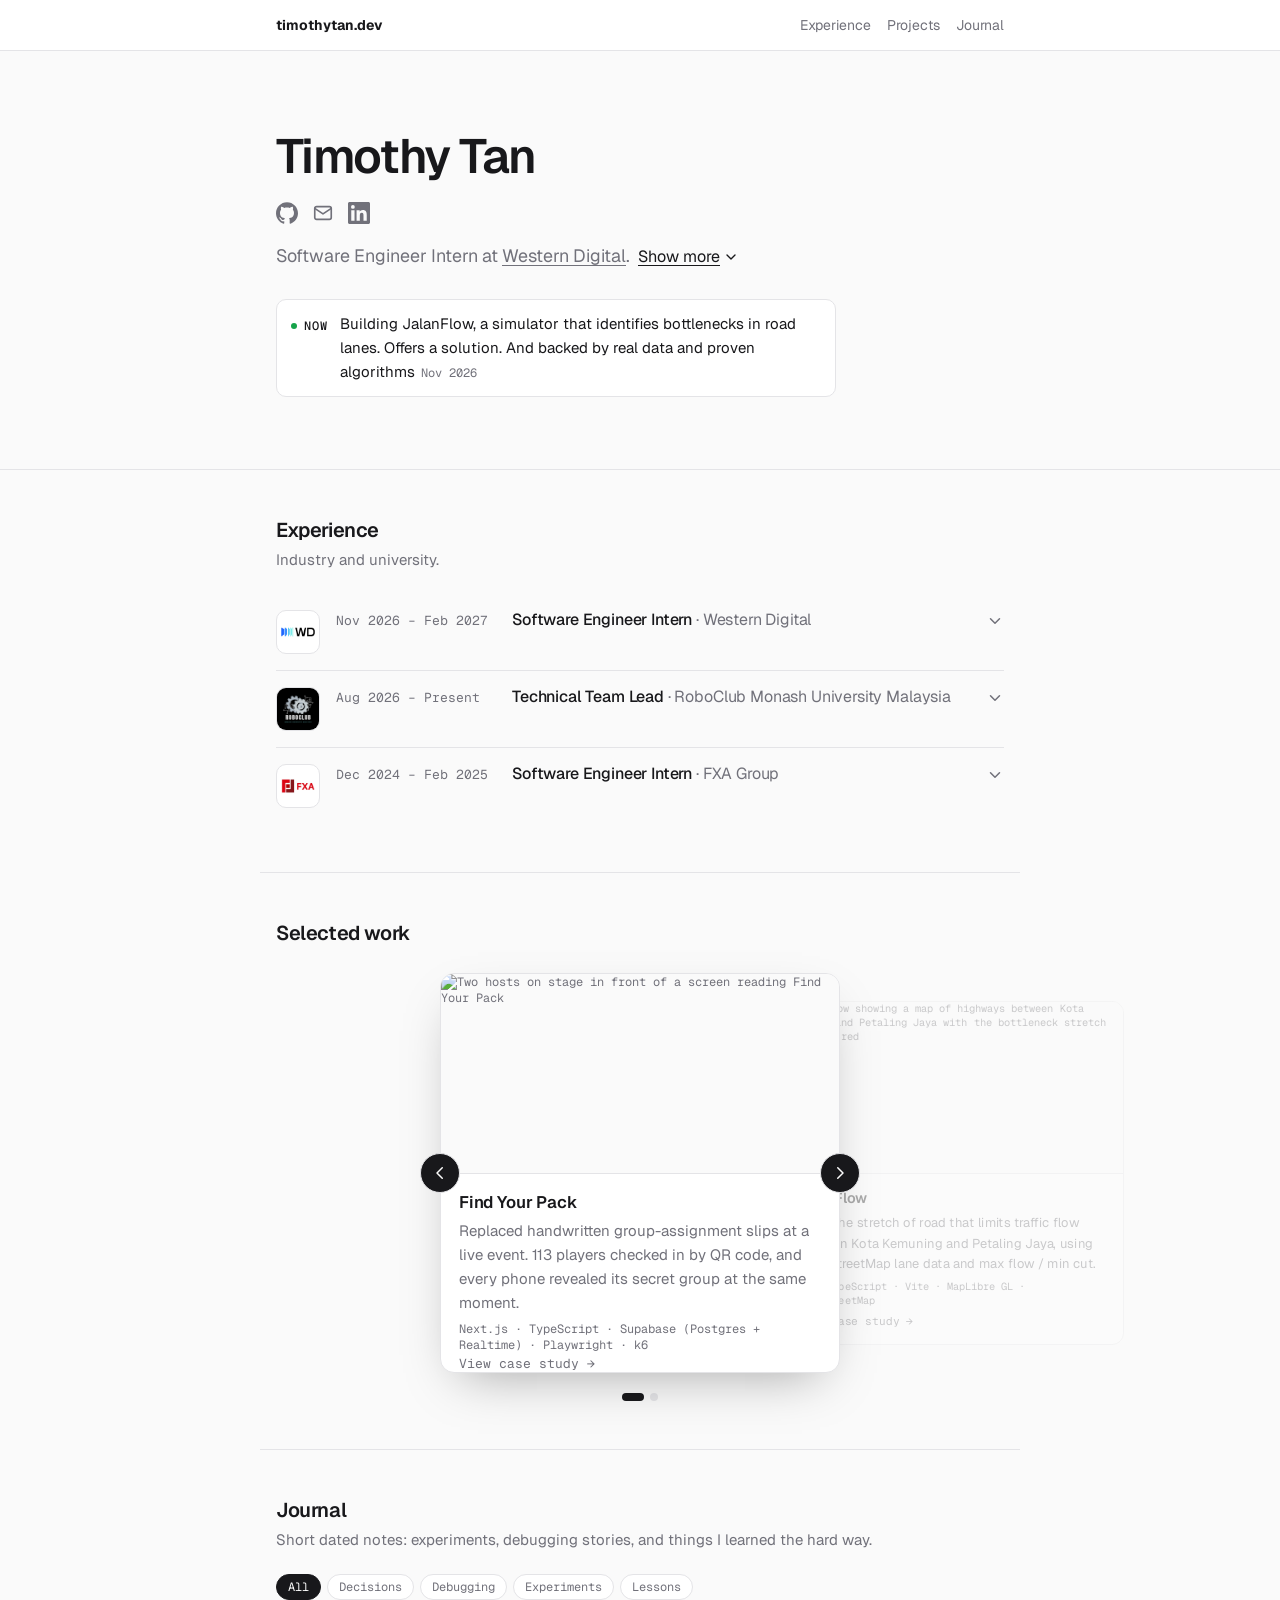
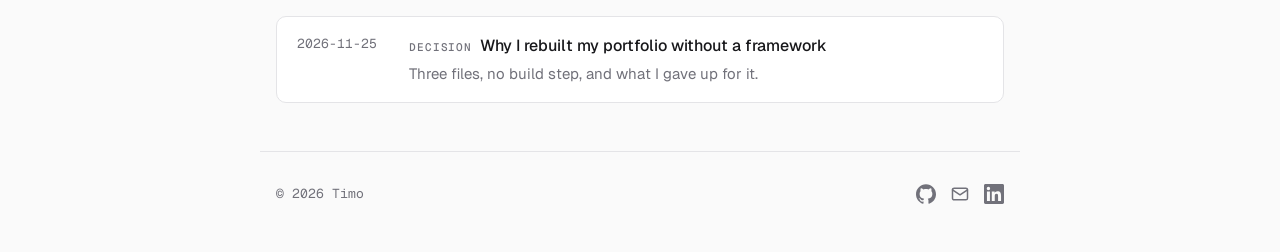
==== index.html @ 188aa737 "Add LinkedIn Logo below my name at the header" ====
<!doctype html>
<html lang="en">
<head>
  <meta charset="utf-8">
  <meta name="viewport" content="width=device-width, initial-scale=1, viewport-fit=cover">
  <title>Timothy Tan · Software Engineer</title>
  <meta name="description" content="Timothy Tan is an IT student at Monash University. Case studies of things I built, and a journal of decisions, experiments and lessons.">
  <meta name="color-scheme" content="light dark">
  <link rel="preconnect" href="https://fonts.googleapis.com">
  <link rel="preconnect" href="https://fonts.gstatic.com" crossorigin>
  <link rel="stylesheet" href="https://fonts.googleapis.com/css2?family=Geist:wght@400;500;600&family=Geist+Mono:wght@400;500;700&display=swap">
  <link rel="stylesheet" href="styles.css">
  <script src="main.js" defer></script>
</head>
<body>
<nav class="top"><div class="wrap">
  <strong>timothytan.dev</strong>
  <ul>
    <li><a href="#experience">Experience</a></li>
    <li><a href="#work">Projects</a></li>
    <li><a href="#journal">Journal</a></li>
  </ul>
</div></nav>

<header class="hero"><div class="wrap">
  <h1>Timothy Tan</h1>
  <div class="social-icons">
    <a href="https://github.com/tlmotan" aria-label="GitHub"><svg class="fill" viewBox="0 0 24 24" aria-hidden="true"><path d="M12 .297c-6.63 0-12 5.373-12 12 0 5.303 3.438 9.8 8.205 11.385.6.113.82-.258.82-.577 0-.285-.01-1.04-.015-2.04-3.338.724-4.042-1.61-4.042-1.61C4.422 18.07 3.633 17.7 3.633 17.7c-1.087-.744.084-.729.084-.729 1.205.084 1.838 1.236 1.838 1.236 1.07 1.835 2.809 1.305 3.495.998.108-.776.417-1.305.76-1.605-2.665-.3-5.466-1.332-5.466-5.93 0-1.31.465-2.38 1.235-3.22-.135-.303-.54-1.523.105-3.176 0 0 1.005-.322 3.3 1.23.96-.267 1.98-.399 3-.405 1.02.006 2.04.138 3 .405 2.28-1.552 3.285-1.23 3.285-1.23.645 1.653.24 2.873.12 3.176.765.84 1.23 1.91 1.23 3.22 0 4.61-2.805 5.625-5.475 5.92.42.36.81 1.096.81 2.22 0 1.606-.015 2.896-.015 3.286 0 .315.21.69.825.57C20.565 22.092 24 17.592 24 12.297c0-6.627-5.373-12-12-12"/></svg></a>
    <a href="mailto:tantimothy44@gmail.com" aria-label="Email"><svg viewBox="0 0 24 24" aria-hidden="true"><rect x="3" y="5" width="18" height="14" rx="2"/><path d="M3 7l9 6 9-6"/></svg></a>
    <a href="https://www.linkedin.com/in/timothyzjtan" aria-label="LinkedIn"><svg class="fill" viewBox="0 0 24 24" aria-hidden="true"><path d="M20.447 20.452h-3.554v-5.569c0-1.328-.027-3.037-1.852-3.037-1.853 0-2.136 1.445-2.136 2.939v5.667H9.351V9h3.414v1.561h.046c.477-.9 1.637-1.85 3.37-1.85 3.601 0 4.267 2.37 4.267 5.455v6.286zM5.337 7.433a2.062 2.062 0 0 1-2.063-2.065 2.064 2.064 0 1 1 2.063 2.065zm1.782 13.019H3.555V9h3.564v11.452zM22.225 0H1.771C.792 0 0 .774 0 1.729v20.542C0 23.227.792 24 1.771 24h20.451C23.2 24 24 23.227 24 22.271V1.729C24 .774 23.2 0 22.222 0h.003z"/></svg></a>
  </div>

  <p class="lede">Software Engineer Intern at <a href="https://www.westerndigital.com/en-ap">Western Digital</a>.<span id="lede-more" hidden> I'm currently studying Bachelor of Computer Science (Advanced Computer Science) at Monash University.</span>
    <button class="lede-toggle" id="lede-toggle" type="button" aria-expanded="false" aria-controls="lede-more"><span id="lede-label">Show more</span><svg viewBox="0 0 24 24" aria-hidden="true"><path d="M6 9l6 6 6-6"/></svg></button></p>
  <!-- <p class="lede">This site is where I write up what I build, the decisions behind it, and the parts that went wrong. </p> -->
  <div class="now"><b>Now</b><span>Building JalanFlow, a simulator that identifies bottlenecks in road lanes. Offers a solution. And backed by real data and proven algorithms<time>Nov 2026</time></span></div>
  <!-- <div class="links">
      <a class="primary" href="#work">Read the case studies</a>
      <a class="gh" href="https://github.com/tlmotan"><svg class="logo" viewBox="0 0 24 24" aria-hidden="true"><path d="M12 .297c-6.63 0-12 5.373-12 12 0 5.303 3.438 9.8 8.205 11.385.6.113.82-.258.82-.577 0-.285-.01-1.04-.015-2.04-3.338.724-4.042-1.61-4.042-1.61C4.422 18.07 3.633 17.7 3.633 17.7c-1.087-.744.084-.729.084-.729 1.205.084 1.838 1.236 1.838 1.236 1.07 1.835 2.809 1.305 3.495.998.108-.776.417-1.305.76-1.605-2.665-.3-5.466-1.332-5.466-5.93 0-1.31.465-2.38 1.235-3.22-.135-.303-.54-1.523.105-3.176 0 0 1.005-.322 3.3 1.23.96-.267 1.98-.399 3-.405 1.02.006 2.04.138 3 .405 2.28-1.552 3.285-1.23 3.285-1.23.645 1.653.24 2.873.12 3.176.765.84 1.23 1.91 1.23 3.22 0 4.61-2.805 5.625-5.475 5.92.42.36.81 1.096.81 2.22 0 1.606-.015 2.896-.015 3.286 0 .315.21.69.825.57C20.565 22.092 24 17.592 24 12.297c0-6.627-5.373-12-12-12"/></svg>GitHub · tlmotan<svg class="ext" viewBox="0 0 24 24" aria-hidden="true"><path d="M7 17L17 7M8 7h9v9"/></svg></a>
      <a class="gh" href="#contact"><svg class="doc" viewBox="0 0 24 24" aria-hidden="true"><path d="M14 3H7a2 2 0 0 0-2 2v14a2 2 0 0 0 2 2h10a2 2 0 0 0 2-2V8z"/><path d="M14 3v5h5M9 13h6M9 17h4"/></svg>Resume (PDF)</a>
    </div> -->
</div></header>


<section id="experience"><div class="wrap">
  <h2>Experience</h2>
  <p class="sub">Industry and university.</p>
  <ul class="xp">
    <li><div class="logo-box"><img src="logos/western-digital.png" alt="Western Digital logo"></div><div class="when">Nov 2026 – Feb 2027</div><div><h3><button class="xp-toggle" type="button" aria-expanded="false"><span>Software Engineer Intern <span class="org">· Western Digital</span></span><svg viewBox="0 0 24 24" aria-hidden="true"><path d="M6 9l6 6 6-6"/></svg></button></h3><div class="xp-detail"><div>
      <p class="where">Petaling Jaya, Malaysia</p>
      <p class="tech">C# · ASP.NET · Docker</p>
    </div></div></div></li>
    <li><div class="logo-box cover"><img src="logos/roboclub.png" alt="RoboClub Monash University Malaysia logo"></div><div class="when">Aug 2026 – Present</div><div><h3><button class="xp-toggle" type="button" aria-expanded="false"><span>Technical Team Lead <span class="org">· RoboClub Monash University Malaysia</span></span><svg viewBox="0 0 24 24" aria-hidden="true"><path d="M6 9l6 6 6-6"/></svg></button></h3><div class="xp-detail"><div>
      <p class="where">Kuala Lumpur, Malaysia · Part-time</p>
      <p class="role"><strong>Technical Team Lead</strong> · Nov 2026 – Present · Remote</p>
      <p>Technical Lead for the 7th Kibo Robot Programming Challenge 2026/2027.</p>
      <ul>
        <li>Leading a team of 5 to engineer the Int-Ball2 robot to navigate the ISS's Kibo module.</li>
      </ul>
      <p class="role"><strong>Technical Team, Software Department</strong> · Aug 2026 – Present · On-site</p>
    </div></div></div></li>
    <li><div class="logo-box"><img src="logos/fxa-group.png" alt="FXA Group logo"></div><div class="when">Dec 2024 – Feb 2025</div><div><h3><button class="xp-toggle" type="button" aria-expanded="false"><span>Software Engineer Intern <span class="org">· FXA Group</span></span><svg viewBox="0 0 24 24" aria-hidden="true"><path d="M6 9l6 6 6-6"/></svg></button></h3><div class="xp-detail"><div>
      <p class="where">Asia Jaya, Malaysia · <a href="https://www.fxa-group.com/" target="_blank" rel="noopener">fxa-group.com</a></p>
      <ul>
        <li>Learned Angular <strong>without prior experience</strong> and engineered a live grading portal using Angular, HTML, CSS and JavaScript.</li>
        <li>Integrated <strong>12+ REST APIs</strong> connecting the backend to the frontend UI to sync live information.</li>
        <li>Architected interactive <strong>Highcharts dashboards</strong> processing complex MySQL queries, tracking real-time FFB quality KPIs.</li>
        <li>Led a team of 3 people to complete the project within <strong>10 weeks</strong>, three weeks before the deadline.</li>
      </ul>
      <p class="tech">Angular · JavaScript · HTML · CSS · REST APIs · MySQL · Highcharts</p>
    </div></div></div></li>
  </ul>
</div></section>

<section id="work"><div class="wrap">
  <h2>Selected work</h2>
  <!-- <p class="sub">Each one is a short case study: the problem, one key decision, what broke, and what I'd change next time.</p> -->
  <div class="carousel" id="carousel" aria-roledescription="carousel" aria-label="Projects" tabindex="0">
    <div class="track">
      <article class="slide" data-i="0" aria-roledescription="slide" aria-label="1 of 2">
        <div class="shot"><img src="images/find-your-pack/stage.jpg" alt="Two hosts on stage in front of a screen reading Find Your Pack" loading="lazy"></div>
        <div class="body">
          <h3>Find Your Pack</h3>
          <p class="one">Replaced handwritten group-assignment slips at a live event. 113 players checked in by QR code, and every phone revealed its secret group at the same moment.</p>
          <div class="stack">Next.js · TypeScript · Supabase (Postgres + Realtime) · Playwright · k6</div>

          <span class="more-hint">View case study →</span>
          <template class="detail">
            <p class="cs-date">Sep 2026</p>
            <ul class="cs-points">
              <li>Ran live with <strong>113 concurrent players</strong> and no failed reveals. Organisers no longer had to write up, hand out or reshuffle paper slips.</li>
              <li>Groups are built from who actually checked in, so no-shows no longer leave groups uneven.</li>
              <li>Players never sign up or share personal data, so there's nothing stopping them from joining, and every player got in within the check-in window.</li>
              <li>Load-tested with <strong>300+ simulated users</strong> (nearly 3x the live crowd), so the same setup works for bigger events.</li>
              <li>Reveals can't leak early: timing and group secrecy are enforced on the server, so nobody can find out their group ahead of time by inspecting the app.</li>
              <li>Found and documented a real-world issue during the live run (players whose phones locked dropped off the host's live count), which now guides the next version.</li>
            </ul>
            <div class="cs-video"><iframe src="https://www.youtube-nocookie.com/embed/LgA9axtQIX4" title="Find Your Pack demo video" loading="lazy" allow="accelerometer; autoplay; clipboard-write; encrypted-media; gyroscope; picture-in-picture; web-share" allowfullscreen></iframe></div>
            <div class="cs-gallery">
              <img src="images/find-your-pack/phone.jpg" alt="An audience member holding up a phone towards the stage screens showing a QR code" loading="lazy">
              <img src="images/find-your-pack/crowd.jpg" alt="Players gathered in their groups at the event" loading="lazy">
            </div>
            <div class="links"><a href="https://find-your-pack.vercel.app" target="_blank" rel="noopener">Live app</a><a href="https://www.youtube.com/watch?v=LgA9axtQIX4" target="_blank" rel="noopener">Demo video</a></div>
          </template>
        </div>
      </article>
      <article class="slide" data-i="1" aria-roledescription="slide" aria-label="2 of 2">
        <div class="shot"><img src="images/jalanflow/result.jpg" alt="JalanFlow showing a map of highways between Kota Kemuning and Petaling Jaya with the bottleneck stretch marked in red" loading="lazy"></div>
        <div class="body">
          <h3>JalanFlow</h3>
          <p class="one">Finds the stretch of road that limits traffic flow between Kota Kemuning and Petaling Jaya, using OpenStreetMap lane data and max flow / min cut.</p>
          <div class="stack">Go · TypeScript · Vite · MapLibre GL · OpenStreetMap</div>

          <span class="more-hint">View case study →</span>
          <template class="detail">
            <p class="cs-date">Nov 2026 · In progress</p>
            <ul class="cs-points">
              <li>Models the highway network as a graph and runs max flow / min cut to find the bottleneck every route has to cross.</li>
              <li>Tests cheap fixes in the model, such as adding one lane at the bottleneck, and shows how much more the network could carry.</li>
              <li>Lists lane drops, the places where more lanes come in than carry on, biggest squeeze first.</li>
              <li>Works from lane counts in OpenStreetMap, not live traffic. Phase 1 covers the KESAS (E5) and LDP (E11) corridors.</li>
            </ul>
            <div class="cs-gallery shots">
              <img src="images/jalanflow/bottleneck.jpg" alt="Detail view of the bottleneck: a 3-lane stretch of E5 Lebuhraya Shah Alam" loading="lazy">
              <img src="images/jalanflow/lane-drops.jpg" alt="List of lane drops ranked by biggest squeeze first, next to the map" loading="lazy">
            </div>
          </template>
        </div>
      </article>
     
     
    </div>
    <button class="nav prev" id="prev" aria-label="Previous project"><svg viewBox="0 0 24 24" aria-hidden="true"><path d="M15 5l-7 7 7 7"/></svg></button>
    <button class="nav next" id="next" aria-label="Next project"><svg viewBox="0 0 24 24" aria-hidden="true"><path d="M9 5l7 7-7 7"/></svg></button>
  </div>
  <div class="dots" id="dots"></div>
</div></section>

<section id="journal"><div class="wrap">
  <h2>Journal</h2>
  <p class="sub">Short dated notes: experiments, debugging stories, and things I learned the hard way.</p>
  <div class="filters" role="group" aria-label="Filter entries">
    <button id="f-all" data-k="all" aria-pressed="true">All</button>
    <button id="f-decision" data-k="decision" aria-pressed="false">Decisions</button>
    <button id="f-debugging" data-k="debugging" aria-pressed="false">Debugging</button>
    <button id="f-experiment" data-k="experiment" aria-pressed="false">Experiments</button>
    <button id="f-lesson" data-k="lesson" aria-pressed="false">Lessons</button>
  </div>
  <ul class="log" id="log">
    <li data-k="decision"><time>2026-11-25</time><div><span class="kind">Decision</span><a href="#">Why I rebuilt my portfolio without a framework</a><p>Three files, no build step, and what I gave up for it.</p></div></li>
  </ul>
  <!-- <p class="more">All entries →</p> -->
</div></section>

<dialog class="cs" id="cs" aria-labelledby="cs-title">
  <button class="x" id="cs-close" aria-label="Close">×</button>
  <div class="shot" id="cs-shot"></div>
  <div class="in"><h3 id="cs-title"></h3><p class="one" id="cs-one"></p><div class="stack" id="cs-stack"></div><div id="cs-body"></div></div>
</dialog>

<footer id="contact"><div class="wrap">
  <span>© 2026 Timo</span>
  <div class="social-icons">
    <a href="https://github.com/tlmotan" aria-label="GitHub"><svg class="fill" viewBox="0 0 24 24" aria-hidden="true"><path d="M12 .297c-6.63 0-12 5.373-12 12 0 5.303 3.438 9.8 8.205 11.385.6.113.82-.258.82-.577 0-.285-.01-1.04-.015-2.04-3.338.724-4.042-1.61-4.042-1.61C4.422 18.07 3.633 17.7 3.633 17.7c-1.087-.744.084-.729.084-.729 1.205.084 1.838 1.236 1.838 1.236 1.07 1.835 2.809 1.305 3.495.998.108-.776.417-1.305.76-1.605-2.665-.3-5.466-1.332-5.466-5.93 0-1.31.465-2.38 1.235-3.22-.135-.303-.54-1.523.105-3.176 0 0 1.005-.322 3.3 1.23.96-.267 1.98-.399 3-.405 1.02.006 2.04.138 3 .405 2.28-1.552 3.285-1.23 3.285-1.23.645 1.653.24 2.873.12 3.176.765.84 1.23 1.91 1.23 3.22 0 4.61-2.805 5.625-5.475 5.92.42.36.81 1.096.81 2.22 0 1.606-.015 2.896-.015 3.286 0 .315.21.69.825.57C20.565 22.092 24 17.592 24 12.297c0-6.627-5.373-12-12-12"/></svg></a>
    <a href="mailto:tantimothy44@gmail.com" aria-label="Email"><svg viewBox="0 0 24 24" aria-hidden="true"><rect x="3" y="5" width="18" height="14" rx="2"/><path d="M3 7l9 6 9-6"/></svg></a>
    <a href="https://www.linkedin.com/in/timothyzjtan" aria-label="LinkedIn"><svg class="fill" viewBox="0 0 24 24" aria-hidden="true"><path d="M20.447 20.452h-3.554v-5.569c0-1.328-.027-3.037-1.852-3.037-1.853 0-2.136 1.445-2.136 2.939v5.667H9.351V9h3.414v1.561h.046c.477-.9 1.637-1.85 3.37-1.85 3.601 0 4.267 2.37 4.267 5.455v6.286zM5.337 7.433a2.062 2.062 0 0 1-2.063-2.065 2.064 2.064 0 1 1 2.063 2.065zm1.782 13.019H3.555V9h3.564v11.452zM22.225 0H1.771C.792 0 0 .774 0 1.729v20.542C0 23.227.792 24 1.771 24h20.451C23.2 24 24 23.227 24 22.271V1.729C24 .774 23.2 0 22.222 0h.003z"/></svg></a>
  </div>
</div></footer>

</body>
</html>
---- styles.css ----
*,
*::before,
*::after {
  box-sizing: border-box;
}
[hidden] {
  display: none !important;
}
/* Layout: same zinc app-style UI as the live site; one reading column, journal sits right after projects */
:root {
  --bg: #fafafa;
  --surface: #ffffff;
  --fg: #18181b;
  --muted: #71717a;
  --line: #e4e4e7;
  --soft: #f4f4f5;
  --ok: #16a34a;
  --warn: #b45309;
  --body: "Geist", system-ui, -apple-system, "Segoe UI", sans-serif;
  --mono: "Geist Mono", ui-monospace, Menlo, monospace;
  --radius: 10px;
}
@media (prefers-color-scheme: dark) {
  :root:not([data-theme="light"]) {
    --bg: #09090b;
    --surface: #111113;
    --fg: #fafafa;
    --muted: #a1a1aa;
    --line: #27272a;
    --soft: #18181b;
    --ok: #4ade80;
    --warn: #fbbf24;
    color-scheme: dark;
  }
}
:root[data-theme="dark"] {
  --bg: #09090b;
  --surface: #111113;
  --fg: #fafafa;
  --muted: #a1a1aa;
  --line: #27272a;
  --soft: #18181b;
  --ok: #4ade80;
  --warn: #fbbf24;
  color-scheme: dark;
}
html {
  scroll-behavior: smooth;
}
body {
  background: var(--bg);
  color: var(--fg);
  font: 16px/1.6 var(--body);
  margin: 0;
}
.wrap {
  max-width: 760px;
  margin: 0 auto;
  padding-left: max(16px, env(safe-area-inset-left, 0px));
  padding-right: max(16px, env(safe-area-inset-right, 0px));
}
a {
  color: inherit;
  text-underline-offset: 3px;
}
a:focus-visible,
button:focus-visible,
summary:focus-visible {
  outline: 2px solid var(--fg);
  outline-offset: 2px;
}
.guess {
  font: 500 11px var(--mono);
  color: var(--muted);
  border: 1px dashed var(--muted);
  border-radius: 4px;
  padding: 1px 6px;
  white-space: nowrap;
  vertical-align: 1px;
}

nav.top {
  border-bottom: 1px solid var(--line);
  background: var(--surface);
}
nav.top .wrap {
  display: flex;
  justify-content: space-between;
  align-items: center;
  padding-block: 14px;
  font-size: 14px;
  gap: 12px;
  flex-wrap: wrap;
}
nav.top ul {
  display: flex;
  gap: 16px;
  list-style: none;
  margin: 0;
  padding: 0;
  flex-wrap: wrap;
}
nav.top a {
  text-decoration: none;
  color: var(--muted);
}
nav.top a:hover {
  color: var(--fg);
}

.hero {
  border-bottom: 1px solid var(--line);
}
.hero .wrap {
  padding-block: 80px 72px;
}
h1 {
  font: 600 clamp(2rem, 5vw, 3rem)/1.08 var(--body);
  letter-spacing: -0.035em;
  margin: 0 0 0.4em;
  text-wrap: balance;
  max-width: 16ch;
}
.lede {
  font-size: 1.12rem;
  color: var(--muted);
  max-width: 52ch;
  margin: 0;
}
.lede-toggle {
  font: inherit;
  font-size: 0.9em;
  color: var(--fg);
  background: none;
  border: 0;
  padding: 0;
  margin-left: 4px;
  cursor: pointer;
  display: inline-flex;
  align-items: center;
  gap: 3px;
}
.lede-toggle span {
  text-decoration: underline;
  text-underline-offset: 3px;
}
.lede-toggle svg {
  width: 16px;
  height: 16px;
  fill: none;
  stroke: currentColor;
  stroke-width: 2;
  stroke-linecap: round;
  stroke-linejoin: round;
  transition: transform 0.45s cubic-bezier(0.34, 1.56, 0.64, 1);
}
.lede-toggle:hover svg {
  transform: translateY(2px);
}
.lede-toggle[aria-expanded="true"] svg {
  transform: rotate(180deg);
}
.lede-toggle[aria-expanded="true"]:hover svg {
  transform: translateY(-2px) rotate(180deg);
}
@media (prefers-reduced-motion: reduce) {
  .lede-toggle svg {
    transition: none;
  }
}
.now {
  display: flex;
  gap: 12px;
  align-items: baseline;
  margin-top: 28px;
  padding: 12px 14px;
  border: 1px solid var(--line);
  border-radius: var(--radius);
  background: var(--surface);
  max-width: 560px;
  font-size: 15px;
}
.now b {
  font: 500 12px var(--mono);
  text-transform: uppercase;
  letter-spacing: 0.08em;
  display: inline-flex;
  align-items: center;
  gap: 7px;
  white-space: nowrap;
}
.now b::before {
  content: "";
  width: 6px;
  height: 6px;
  border-radius: 50%;
  background: var(--ok);
}
.now span {
  min-width: 0;
}
.now time {
  font: 12px var(--mono);
  color: var(--muted);
  margin-left: 6px;
}
.links {
  display: flex;
  gap: 8px;
  flex-wrap: wrap;
  margin-top: 24px;
  font: 500 14px var(--body);
}
.links a {
  border: 1px solid var(--line);
  border-radius: var(--radius);
  padding: 8px 14px;
  text-decoration: none;
  background: var(--surface);
}
.links a.primary {
  background: var(--fg);
  border-color: var(--fg);
  color: var(--bg);
}

section .wrap {
  padding-block: 48px;
}
section + section .wrap {
  border-top: 1px solid var(--line);
}
h2 {
  font: 600 1.25rem/1.2 var(--body);
  letter-spacing: -0.02em;
  margin: 0 0 6px;
}
.sub {
  color: var(--muted);
  margin: 0 0 22px;
  font-size: 15px;
}
h3 {
  font: 600 1.05rem/1.3 var(--body);
  margin: 0;
  letter-spacing: -0.01em;
}

.links a.gh {
  display: inline-flex;
  align-items: center;
  gap: 8px;
}
.links a.gh .doc {
  width: 16px;
  height: 16px;
  fill: none;
  stroke: currentColor;
  stroke-width: 1.8;
  stroke-linecap: round;
  stroke-linejoin: round;
}
.links a.gh .logo {
  width: 16px;
  height: 16px;
  fill: currentColor;
}
.links a.gh .ext {
  width: 14px;
  height: 14px;
  fill: none;
  stroke: var(--muted);
  stroke-width: 2;
  stroke-linecap: round;
  stroke-linejoin: round;
  transition: transform 0.2s;
}
.links a.gh:hover .ext {
  transform: translate(2px, -2px);
  stroke: currentColor;
}
h2 small {
  font: 400 13px var(--mono);
  color: var(--muted);
  margin-left: 10px;
}
.shot {
  border-bottom: 1px solid var(--line);
  background: var(--bg);
  display: grid;
  place-items: center;
  font: 12px var(--mono);
  color: var(--muted);
}
.slide .body .one {
  margin: 0.2em 0 0;
  color: var(--muted);
  font-size: 15px;
}
.stack {
  font: 12px var(--mono);
  color: var(--muted);
  margin-top: 4px;
}
/* Projects carousel: active card centred, neighbours faded behind it */
#work {
  overflow-x: clip;
}
#work h2 {
  margin-bottom: 28px;
}
.carousel {
  position: relative;
  height: 400px;
  outline: none;
  touch-action: pan-y;
}
.carousel:focus-visible {
  outline: 2px solid var(--fg);
  outline-offset: 6px;
  border-radius: var(--radius);
}
.track {
  position: absolute;
  inset: 0;
}
.slide {
  position: absolute;
  top: 0;
  left: 50%;
  width: min(400px, 80%);
  height: 100%;
  margin-left: calc(min(400px, 80%) / -2);
  display: flex;
  flex-direction: column;
  background: var(--surface);
  border: 1px solid var(--line);
  border-radius: 14px;
  overflow: hidden;
  transition:
    transform 0.45s cubic-bezier(0.2, 0.7, 0.2, 1),
    opacity 0.45s,
    filter 0.45s;
  cursor: pointer;
  user-select: none;
}
.slide .shot {
  aspect-ratio: auto;
  flex: 0 0 200px;
  border: 0;
  border-bottom: 1px solid var(--line);
  border-radius: 0;
}
.slide .body {
  padding: 18px;
  display: flex;
  flex-direction: column;
  gap: 2px;
  min-height: 0;
  flex: 1;
}
.slide .body p {
  margin: 0.3em 0;
  color: var(--muted);
}
.slide .links {
  margin-top: auto;
}
.slide[data-pos="0"] {
  transform: none;
  opacity: 1;
  z-index: 3;
  cursor: default;
  box-shadow: 0 20px 50px -20px rgba(0, 0, 0, 0.35);
}
.slide[data-pos="-1"] {
  transform: translateX(-78%) scale(0.86);
  opacity: 0.35;
  z-index: 2;
  filter: saturate(0.4);
}
.slide[data-pos="1"] {
  transform: translateX(78%) scale(0.86);
  opacity: 0.35;
  z-index: 2;
  filter: saturate(0.4);
}
.slide[data-pos="far"] {
  transform: scale(0.7);
  opacity: 0;
  z-index: 1;
  pointer-events: none;
}
.slide:not([data-pos="0"]) .links {
  pointer-events: none;
}
.nav {
  position: absolute;
  top: calc(50% - 20px);
  z-index: 4;
  width: 40px;
  height: 40px;
  border-radius: 50%;
  border: 1px solid var(--line);
  background: var(--fg);
  color: var(--bg);
  display: grid;
  place-items: center;
  cursor: pointer;
  padding: 0;
}
.nav svg {
  width: 18px;
  height: 18px;
  fill: none;
  stroke: currentColor;
  stroke-width: 2;
  stroke-linecap: round;
  stroke-linejoin: round;
}
.nav.prev {
  left: calc(50% - min(200px, 40%) - 20px);
}
.nav.next {
  left: calc(50% + min(200px, 40%) - 20px);
}
.nav:focus-visible {
  outline: 2px solid var(--fg);
  outline-offset: 3px;
}
.dots {
  display: flex;
  justify-content: center;
  gap: 6px;
  margin-top: 20px;
}
.dots button {
  width: 8px;
  height: 8px;
  border-radius: 999px;
  border: 0;
  padding: 0;
  background: var(--line);
  cursor: pointer;
  transition:
    width 0.3s,
    background 0.3s;
}
.dots button[aria-current="true"] {
  width: 22px;
  background: var(--fg);
}
@media (prefers-reduced-motion: reduce) {
  .slide,
  .dots button {
    transition: none;
  }
}

.more-hint {
  margin-top: auto;
  font: 13px var(--mono);
  color: var(--muted);
}
.slide[data-pos="0"]:hover .more-hint {
  color: var(--fg);
}
dialog.cs {
  border: 1px solid var(--line);
  border-radius: 14px;
  background: var(--surface);
  color: var(--fg);
  padding: 0;
  width: min(640px, calc(100vw - 32px));
  max-height: calc(100dvh - 48px);
  overflow: auto;
  box-shadow: 0 30px 80px -20px rgba(0, 0, 0, 0.45);
}
dialog.cs::backdrop {
  background: rgba(9, 9, 11, 0.55);
}
dialog.cs[open] {
  animation: pop 0.22s cubic-bezier(0.2, 0.7, 0.2, 1);
}
@keyframes pop {
  from {
    opacity: 0;
    transform: translateY(8px) scale(0.98);
  }
}
.cs .shot {
  height: 220px;
  border-bottom: 1px solid var(--line);
}
.cs .in {
  padding: 22px 24px 24px;
}
.cs h3 {
  font-size: 1.35rem;
  letter-spacing: -0.02em;
}
.cs .one {
  color: var(--muted);
  margin: 0.3em 0 0;
}
.cs dl {
  margin: 18px 0 0;
  display: grid;
}
.cs dl .f {
  display: grid;
  grid-template-columns: 130px 1fr;
  gap: 16px;
  padding: 12px 0;
  border-top: 1px dashed var(--line);
}
.cs dl .f > * {
  min-width: 0;
}
.cs dt {
  font: 500 11px var(--mono);
  text-transform: uppercase;
  letter-spacing: 0.08em;
  color: var(--muted);
  padding-top: 3px;
}
.cs dd {
  margin: 0;
}
.cs .broke dt {
  color: var(--warn);
}
.shot img {
  display: block;
  width: 100%;
  height: 100%;
  min-height: 0;
  object-fit: cover;
}
.shot:has(img) {
  overflow: hidden;
}
.slide .shot img {
  pointer-events: none;
}
.cs .shot:has(img) {
  height: 280px;
}
.cs-date {
  margin: 14px 0 0;
  font: 12px var(--mono);
  color: var(--muted);
}
.cs-points {
  margin: 12px 0 0;
  padding-left: 18px;
  font-size: 15px;
}
.cs-points li + li {
  margin-top: 8px;
}
.cs-points strong {
  font-weight: 600;
}
.cs-video {
  margin-top: 20px;
  aspect-ratio: 16 / 9;
  border: 1px solid var(--line);
  border-radius: var(--radius);
  overflow: hidden;
  background: #000;
}
.cs-video iframe {
  display: block;
  width: 100%;
  height: 100%;
  border: 0;
}
.cs-gallery {
  margin-top: 12px;
  display: grid;
  grid-template-columns: 1fr 1fr;
  gap: 12px;
}
.cs-gallery img {
  display: block;
  width: 100%;
  aspect-ratio: 3 / 2;
  object-fit: cover;
  border: 1px solid var(--line);
  border-radius: var(--radius);
}
.cs-gallery.shots {
  margin-top: 20px;
}
.cs-gallery.shots img {
  aspect-ratio: 16 / 10;
}
.cs .x {
  position: absolute;
  top: 12px;
  right: 12px;
  width: 34px;
  height: 34px;
  border-radius: 50%;
  border: 1px solid var(--line);
  background: var(--surface);
  color: var(--fg);
  cursor: pointer;
  font: 18px/1 var(--body);
  z-index: 1;
}
@media (max-width: 640px) {
  .cs dl .f {
    grid-template-columns: 1fr;
    gap: 2px;
  }
}
/* Journal */
.filters {
  display: flex;
  gap: 6px;
  flex-wrap: wrap;
  margin: 0 0 16px;
}
.filters button {
  font: 12px var(--mono);
  border: 1px solid var(--line);
  background: var(--surface);
  color: var(--muted);
  border-radius: 999px;
  padding: 4px 11px;
  cursor: pointer;
}
.filters button[aria-pressed="true"] {
  background: var(--fg);
  color: var(--bg);
  border-color: var(--fg);
}
.log {
  list-style: none;
  margin: 0;
  padding: 0 20px;
  border: 1px solid var(--line);
  border-radius: var(--radius);
  background: var(--surface);
}
.log li {
  display: grid;
  grid-template-columns: 96px 1fr;
  gap: 16px;
  padding: 16px 0;
  border-bottom: 1px solid var(--line);
}
.log li:last-child {
  border-bottom: 0;
}
.log li > * {
  min-width: 0;
}
.log time {
  font: 13px var(--mono);
  color: var(--muted);
  font-variant-numeric: tabular-nums;
  padding-top: 2px;
}
.log .kind {
  font: 500 11px var(--mono);
  text-transform: uppercase;
  letter-spacing: 0.08em;
  color: var(--muted);
  margin-right: 8px;
}
.log a {
  font-weight: 500;
  text-decoration: none;
}
.log a:hover {
  text-decoration: underline;
}
.log p {
  margin: 3px 0 0;
  color: var(--muted);
  font-size: 15px;
}
.more {
  font: 13px var(--mono);
  color: var(--muted);
  margin-top: 12px;
}

/* Experience, kept compact */
.xp {
  list-style: none;
  margin: 0;
  padding: 0;
}
.xp > li {
  display: grid;
  grid-template-columns: 44px 160px 1fr;
  gap: 16px;
  padding: 16px 0;
  cursor: pointer;
}
.xp > li + li {
  border-top: 1px solid var(--line);
}
.xp-toggle {
  font: inherit;
  color: inherit;
  letter-spacing: inherit;
  background: none;
  border: 0;
  padding: 0;
  width: 100%;
  text-align: left;
  cursor: pointer;
  display: flex;
  align-items: flex-start;
  justify-content: space-between;
  gap: 12px;
}
.xp-toggle svg {
  flex: none;
  width: 18px;
  height: 18px;
  margin-top: 2px;
  fill: none;
  stroke: var(--muted);
  stroke-width: 2;
  stroke-linecap: round;
  stroke-linejoin: round;
  transition: transform 0.3s ease, stroke 0.2s;
}
.xp > li:hover .xp-toggle svg {
  stroke: var(--fg);
}
.xp > li.open .xp-toggle svg {
  transform: rotate(180deg);
}
.xp-detail {
  display: grid;
  grid-template-rows: 0fr;
  opacity: 0;
  visibility: hidden;
  transition: grid-template-rows 0.3s ease, opacity 0.3s ease, visibility 0.3s;
}
.xp-detail > div {
  overflow: hidden;
  min-height: 0;
}
.xp > li.open .xp-detail {
  grid-template-rows: 1fr;
  opacity: 1;
  visibility: visible;
}
@media (prefers-reduced-motion: reduce) {
  .xp-detail,
  .xp-toggle svg {
    transition: none;
  }
}
.xp .logo-box {
  width: 44px;
  height: 44px;
  border: 1px solid var(--line);
  border-radius: var(--radius);
  background: var(--surface);
  overflow: hidden;
  display: grid;
  place-items: center;
}
.xp .logo-box img {
  width: 100%;
  height: 100%;
  object-fit: contain;
  padding: 4px;
}
.xp .logo-box:has(img) {
  background: #fff;
}
.xp .logo-box.cover img {
  padding: 0;
  object-fit: cover;
}
.xp > li > * {
  min-width: 0;
}
.xp .when {
  font: 13px var(--mono);
  color: var(--muted);
  font-variant-numeric: tabular-nums;
  padding-top: 2px;
}
.xp h3 {
  font-size: 1rem;
  font-weight: 500;
}
.xp .org {
  color: var(--muted);
  font-weight: 400;
}
.xp p {
  margin: 6px 0 0;
  color: var(--muted);
  font-size: 15px;
}
.xp-detail ul {
  margin: 8px 0 0;
  padding-left: 18px;
  color: var(--muted);
  font-size: 15px;
}
.xp-detail ul li + li {
  margin-top: 4px;
}
.xp-detail strong {
  color: var(--fg);
  font-weight: 500;
}
.xp p.role {
  margin-top: 12px;
}
.xp p.tech {
  margin-top: 10px;
  font: 12px var(--mono);
}

footer .wrap {
  padding-block: 32px 48px;
  border-top: 1px solid var(--line);
  font: 13px var(--mono);
  color: var(--muted);
  display: flex;
  justify-content: space-between;
  align-items: center;
  flex-wrap: wrap;
  gap: 12px;
}
footer .social-icons {
  margin: 0;
}
footer .social-icons svg {
  width: 20px;
  height: 20px;
}

@media (max-width: 640px) {
  .hero .wrap {
    padding-block: 56px 48px;
  }
  .log li,
  .xp > li {
    grid-template-columns: 1fr;
    gap: 4px;
  }
  .xp > li {
    grid-template-columns: 44px 1fr;
    column-gap: 14px;
  }
  .xp .logo-box {
    grid-row: 1 / span 2;
  }
  .now {
    flex-direction: column;
    gap: 4px;
  }
}
@media (prefers-reduced-motion: reduce) {
  html {
    scroll-behavior: auto;
  }
}

.social-icons {
  display: flex;
  gap: 14px;
  margin: 0 0 18px;
}
.social-icons a {
  display: inline-flex;
  color: var(--muted);
  transition: color 0.2s ease;
}
.social-icons a:hover {
  color: var(--fg);
}
.social-icons svg {
  width: 22px;
  height: 22px;
  fill: none;
  stroke: currentColor;
  stroke-width: 1.8;
  stroke-linecap: round;
  stroke-linejoin: round;
}
.social-icons svg.fill {
  fill: currentColor;
  stroke: none;
}
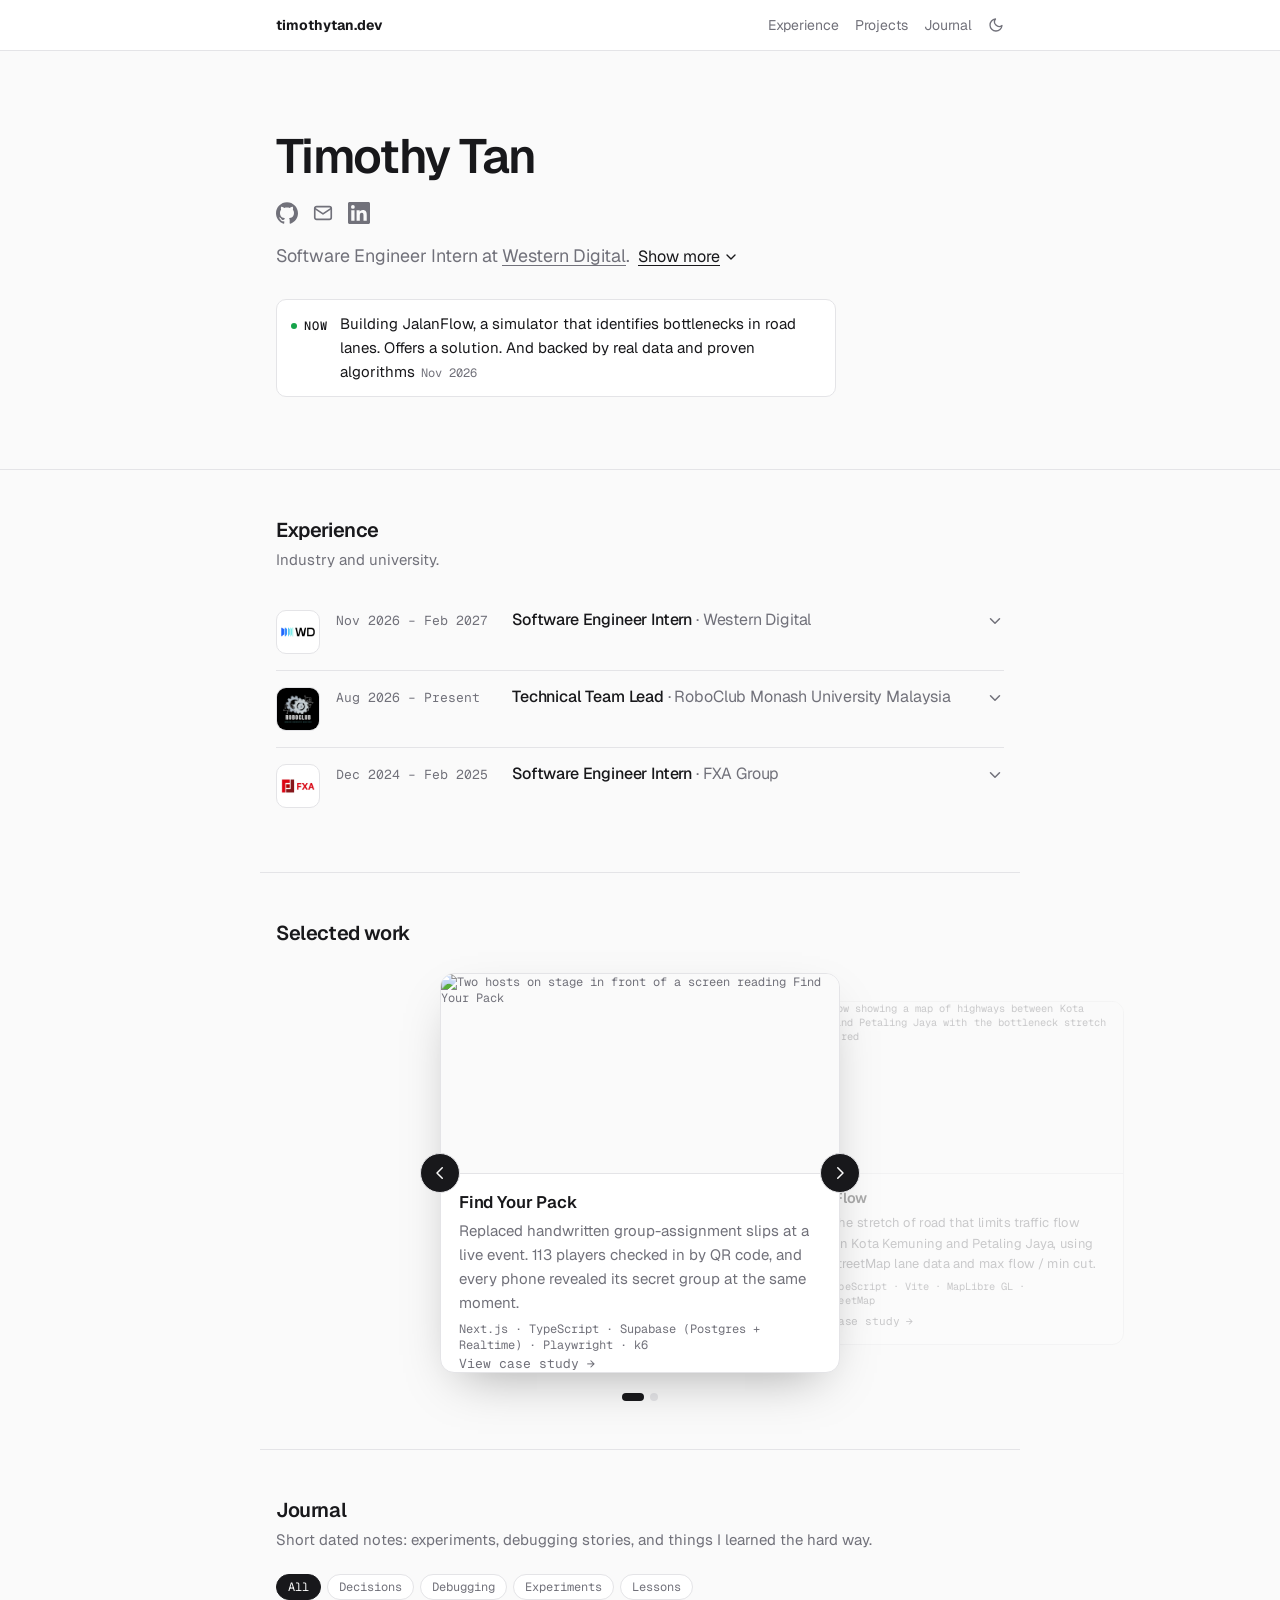
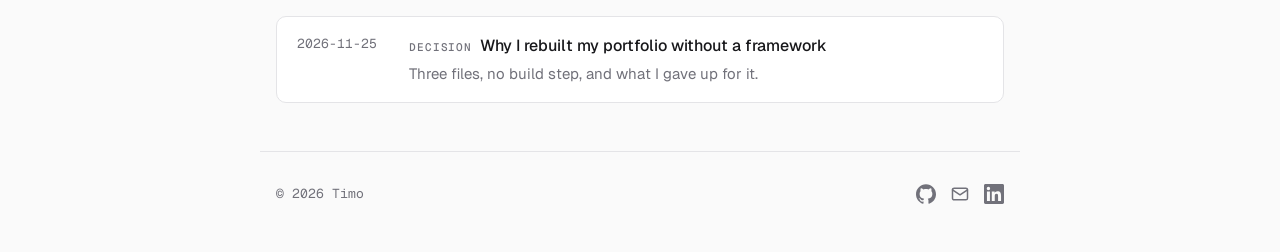
==== commit ecfd2508: "added toggle at top right corner of screen to allow users to switch between light and dark mode" ====
--- a/index.html
+++ b/index.html
@@ -10,6 +10,7 @@
   <link rel="preconnect" href="https://fonts.gstatic.com" crossorigin>
   <link rel="stylesheet" href="https://fonts.googleapis.com/css2?family=Geist:wght@400;500;600&family=Geist+Mono:wght@400;500;700&display=swap">
   <link rel="stylesheet" href="styles.css">
+  <script>try{var t=localStorage.getItem('theme');if(t==='light'||t==='dark')document.documentElement.dataset.theme=t}catch(e){}</script>
   <script src="main.js" defer></script>
 </head>
 <body>
@@ -19,6 +20,7 @@
     <li><a href="#experience">Experience</a></li>
     <li><a href="#work">Projects</a></li>
     <li><a href="#journal">Journal</a></li>
+    <li><button class="theme-toggle" id="theme-toggle" type="button" aria-label="Switch to dark mode"><svg class="sun" viewBox="0 0 24 24" aria-hidden="true"><circle cx="12" cy="12" r="4"/><path d="M12 2v2M12 20v2M4.93 4.93l1.41 1.41M17.66 17.66l1.41 1.41M2 12h2M20 12h2M4.93 19.07l1.41-1.41M17.66 6.34l1.41-1.41"/></svg><svg class="moon" viewBox="0 0 24 24" aria-hidden="true"><path d="M21 12.79A9 9 0 1 1 11.21 3 7 7 0 0 0 21 12.79z"/></svg></button></li>
   </ul>
 </div></nav>
 
--- a/styles.css
+++ b/styles.css
@@ -107,6 +107,49 @@
 nav.top a:hover {
   color: var(--fg);
 }
+nav.top li {
+  display: flex;
+  align-items: center;
+}
+.theme-toggle {
+  background: none;
+  border: 0;
+  padding: 0;
+  color: var(--muted);
+  cursor: pointer;
+  display: inline-flex;
+  line-height: 0;
+}
+.theme-toggle:hover {
+  color: var(--fg);
+}
+.theme-toggle svg {
+  width: 16px;
+  height: 16px;
+  fill: none;
+  stroke: currentColor;
+  stroke-width: 2;
+  stroke-linecap: round;
+  stroke-linejoin: round;
+}
+/* Show the icon for the theme you'd switch to */
+.theme-toggle .sun {
+  display: none;
+}
+:root[data-theme="dark"] .theme-toggle .sun {
+  display: block;
+}
+:root[data-theme="dark"] .theme-toggle .moon {
+  display: none;
+}
+@media (prefers-color-scheme: dark) {
+  :root:not([data-theme="light"]) .theme-toggle .sun {
+    display: block;
+  }
+  :root:not([data-theme="light"]) .theme-toggle .moon {
+    display: none;
+  }
+}
 
 .hero {
   border-bottom: 1px solid var(--line);
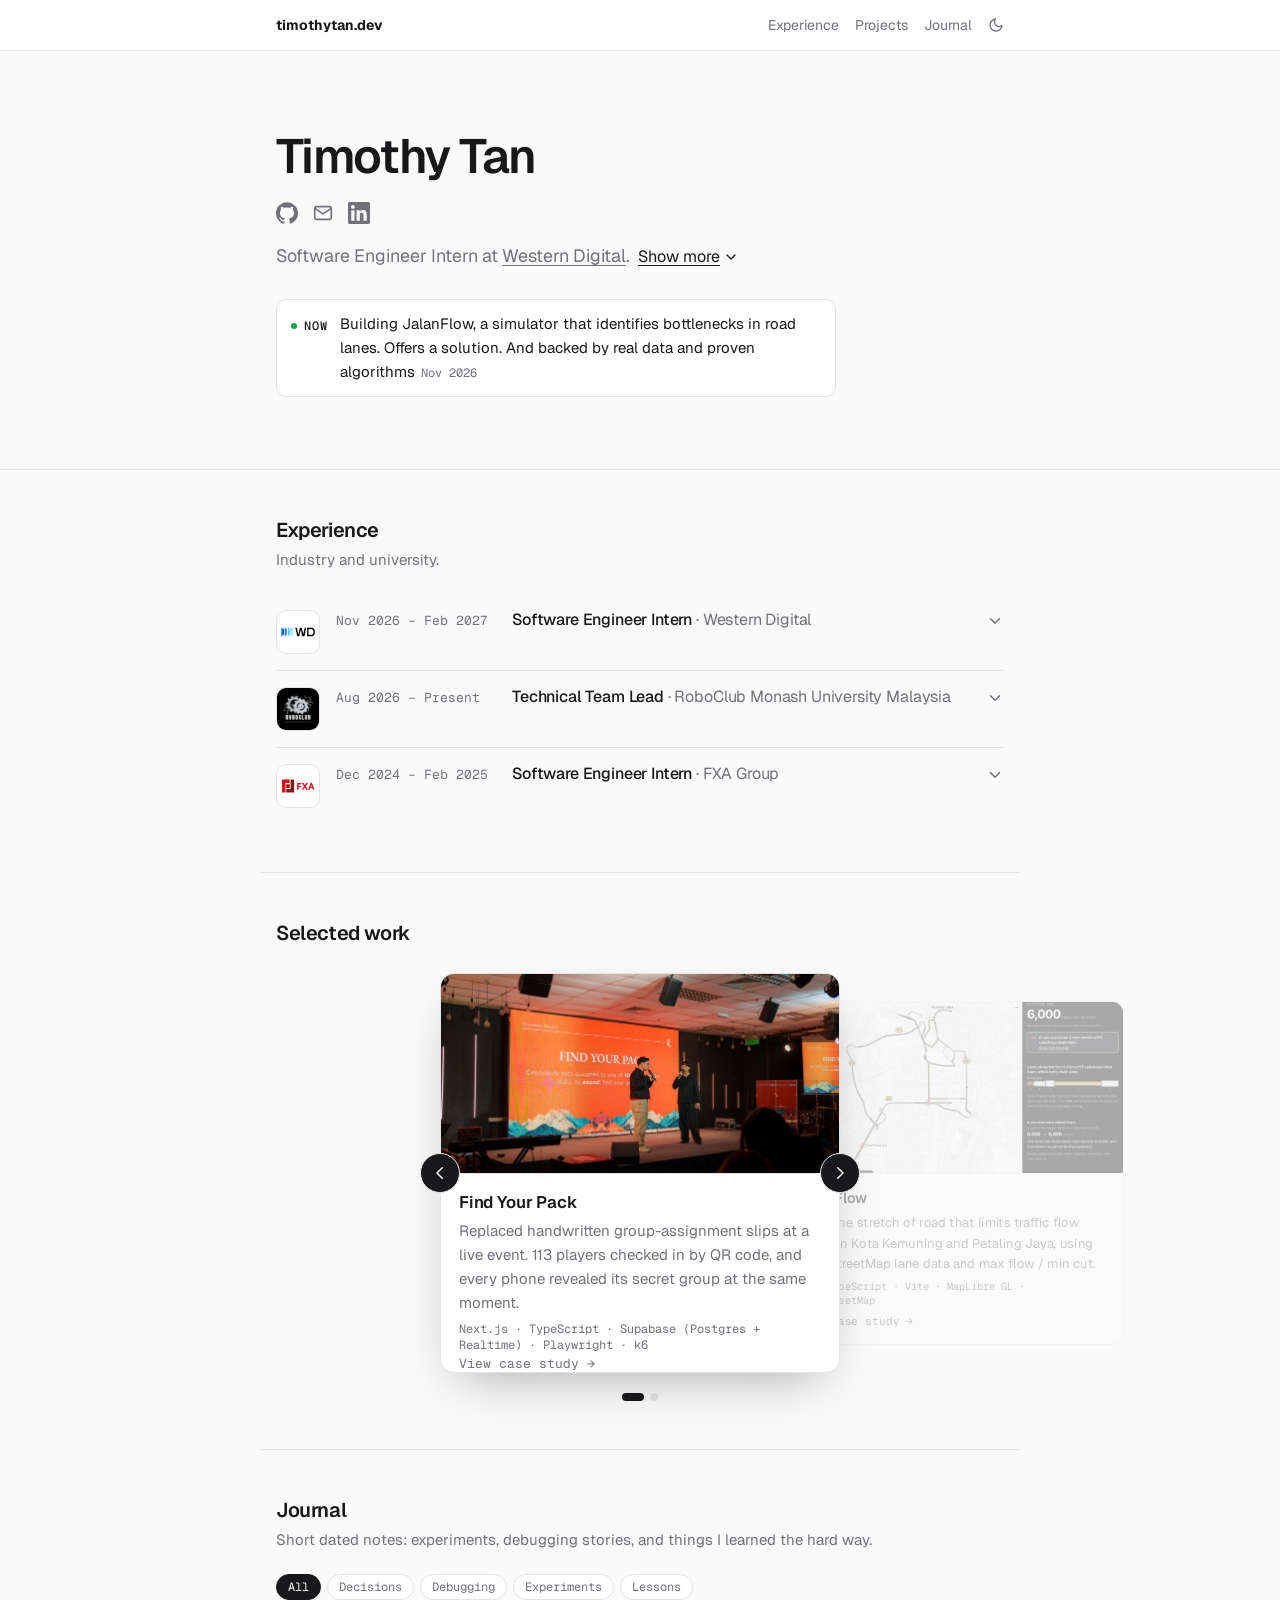
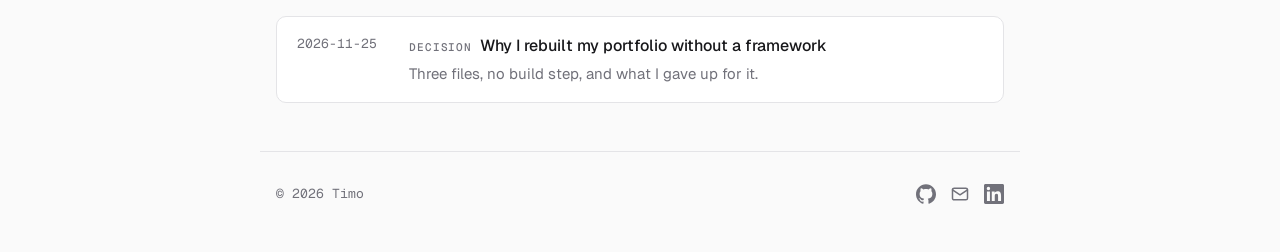
==== commit 00403df5: "Add photo zoom functionality with dialog and styling" ====
--- a/index.html
+++ b/index.html
@@ -160,6 +160,10 @@
   <div class="in"><h3 id="cs-title"></h3><p class="one" id="cs-one"></p><div class="stack" id="cs-stack"></div><div id="cs-body"></div></div>
 </dialog>
 
+<dialog class="zoom" id="zoom" aria-label="Enlarged photo">
+  <img id="zoom-img" alt="">
+</dialog>
+
 <footer id="contact"><div class="wrap">
   <span>© 2026 Timo</span>
   <div class="social-icons">
--- a/styles.css
+++ b/styles.css
@@ -639,6 +639,48 @@
 .cs-gallery.shots img {
   aspect-ratio: 16 / 10;
 }
+.cs .shot img,
+.cs-gallery img {
+  cursor: zoom-in;
+}
+.cs .shot img:focus-visible,
+.cs-gallery img:focus-visible {
+  outline: 2px solid var(--fg);
+  outline-offset: -2px;
+}
+dialog.zoom {
+  border: 0;
+  padding: 0;
+  background: none;
+  max-width: none;
+  max-height: none;
+  overflow: visible;
+  cursor: zoom-out;
+}
+dialog.zoom::backdrop {
+  background: rgba(9, 9, 11, 0.85);
+}
+dialog.zoom img {
+  display: block;
+  max-width: calc(100vw - 32px);
+  max-height: calc(100dvh - 32px);
+  border-radius: var(--radius);
+  box-shadow: 0 30px 80px -20px rgba(0, 0, 0, 0.6);
+}
+dialog.zoom[open] {
+  animation: zoom-in 0.25s cubic-bezier(0.2, 0.7, 0.2, 1);
+}
+@keyframes zoom-in {
+  from {
+    opacity: 0;
+    transform: scale(0.85);
+  }
+}
+@media (prefers-reduced-motion: reduce) {
+  dialog.zoom[open] {
+    animation: none;
+  }
+}
 .cs .x {
   position: absolute;
   top: 12px;
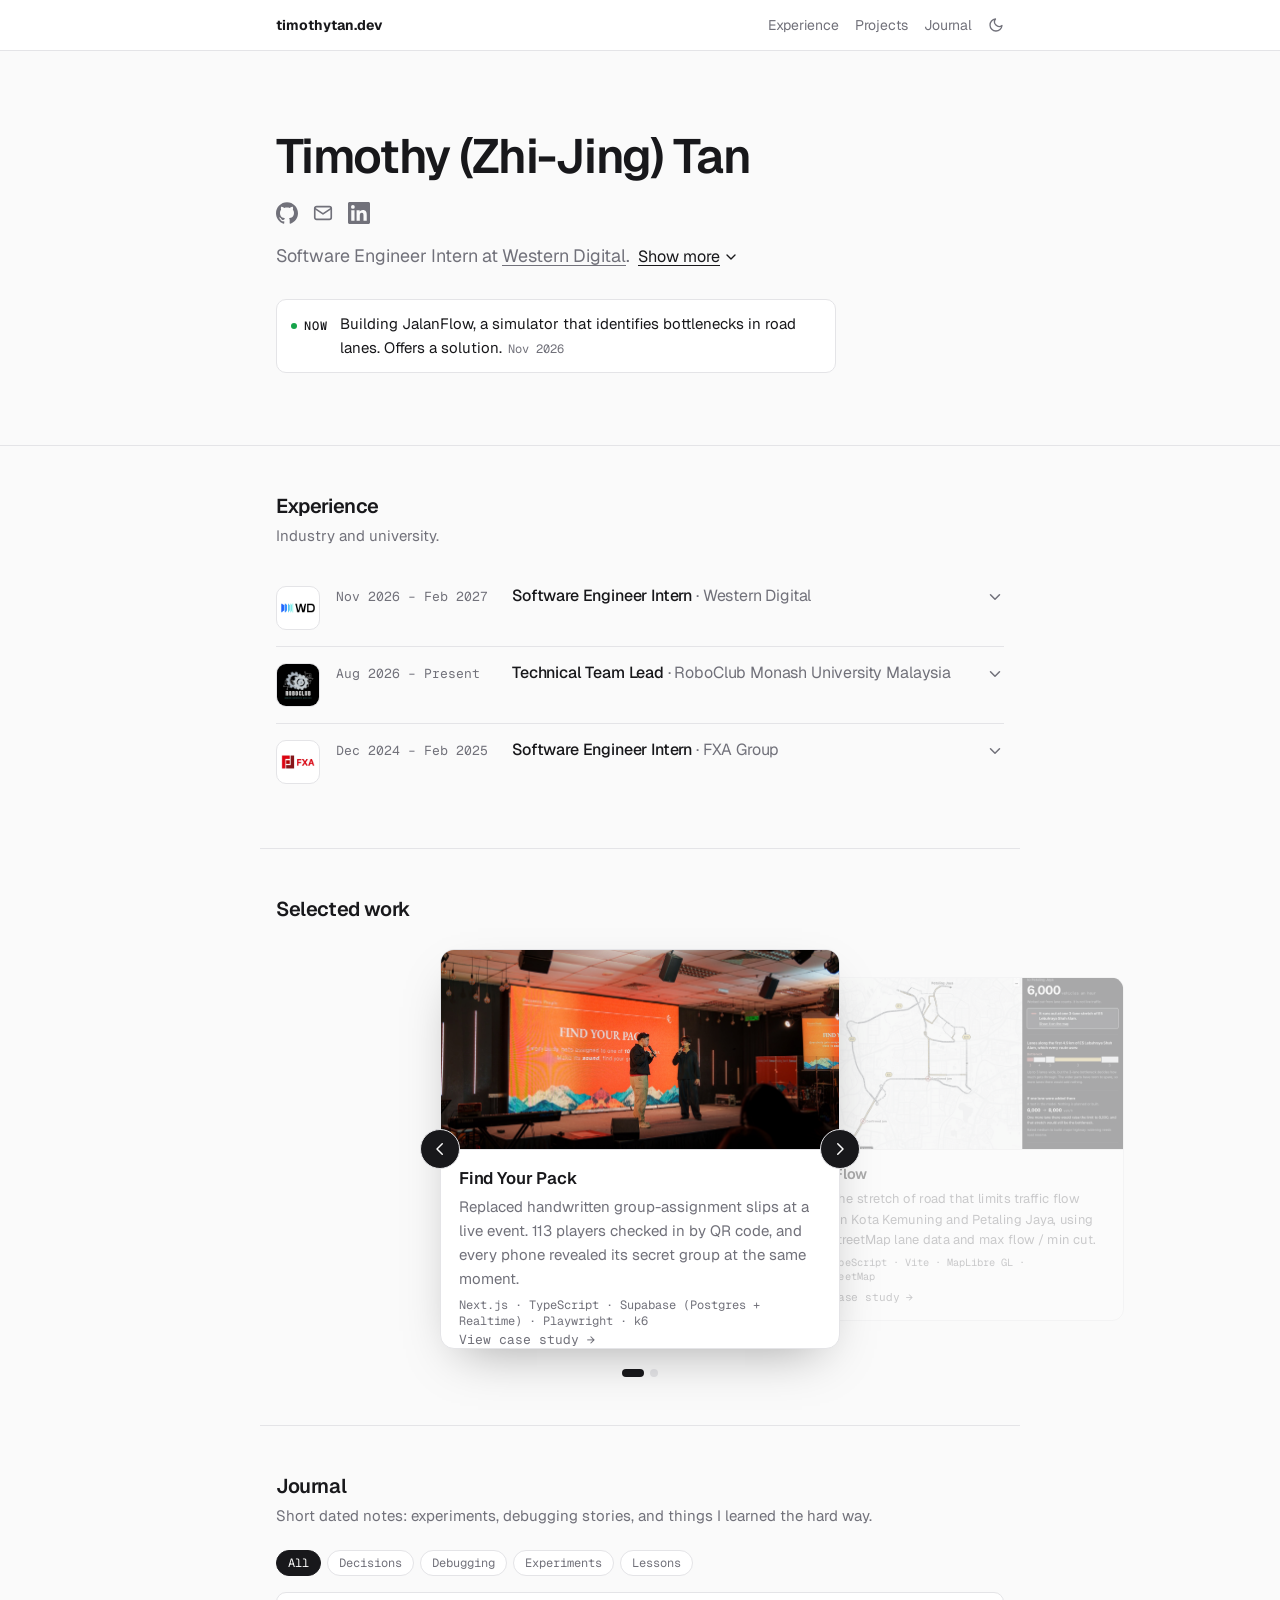
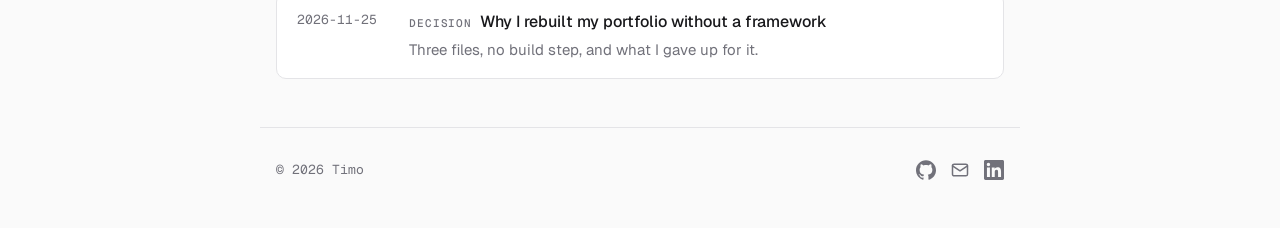
==== commit 7b117802: "Update header with full name and enhance personal description" ====
--- a/index.html
+++ b/index.html
@@ -25,17 +25,24 @@
 </div></nav>
 
 <header class="hero"><div class="wrap">
-  <h1>Timothy Tan</h1>
+  <h1>Timothy (Zhi-Jing) Tan</h1>
   <div class="social-icons">
     <a href="https://github.com/tlmotan" aria-label="GitHub"><svg class="fill" viewBox="0 0 24 24" aria-hidden="true"><path d="M12 .297c-6.63 0-12 5.373-12 12 0 5.303 3.438 9.8 8.205 11.385.6.113.82-.258.82-.577 0-.285-.01-1.04-.015-2.04-3.338.724-4.042-1.61-4.042-1.61C4.422 18.07 3.633 17.7 3.633 17.7c-1.087-.744.084-.729.084-.729 1.205.084 1.838 1.236 1.838 1.236 1.07 1.835 2.809 1.305 3.495.998.108-.776.417-1.305.76-1.605-2.665-.3-5.466-1.332-5.466-5.93 0-1.31.465-2.38 1.235-3.22-.135-.303-.54-1.523.105-3.176 0 0 1.005-.322 3.3 1.23.96-.267 1.98-.399 3-.405 1.02.006 2.04.138 3 .405 2.28-1.552 3.285-1.23 3.285-1.23.645 1.653.24 2.873.12 3.176.765.84 1.23 1.91 1.23 3.22 0 4.61-2.805 5.625-5.475 5.92.42.36.81 1.096.81 2.22 0 1.606-.015 2.896-.015 3.286 0 .315.21.69.825.57C20.565 22.092 24 17.592 24 12.297c0-6.627-5.373-12-12-12"/></svg></a>
     <a href="mailto:tantimothy44@gmail.com" aria-label="Email"><svg viewBox="0 0 24 24" aria-hidden="true"><rect x="3" y="5" width="18" height="14" rx="2"/><path d="M3 7l9 6 9-6"/></svg></a>
     <a href="https://www.linkedin.com/in/timothyzjtan" aria-label="LinkedIn"><svg class="fill" viewBox="0 0 24 24" aria-hidden="true"><path d="M20.447 20.452h-3.554v-5.569c0-1.328-.027-3.037-1.852-3.037-1.853 0-2.136 1.445-2.136 2.939v5.667H9.351V9h3.414v1.561h.046c.477-.9 1.637-1.85 3.37-1.85 3.601 0 4.267 2.37 4.267 5.455v6.286zM5.337 7.433a2.062 2.062 0 0 1-2.063-2.065 2.064 2.064 0 1 1 2.063 2.065zm1.782 13.019H3.555V9h3.564v11.452zM22.225 0H1.771C.792 0 0 .774 0 1.729v20.542C0 23.227.792 24 1.771 24h20.451C23.2 24 24 23.227 24 22.271V1.729C24 .774 23.2 0 22.222 0h.003z"/></svg></a>
   </div>
 
-  <p class="lede">Software Engineer Intern at <a href="https://www.westerndigital.com/en-ap">Western Digital</a>.<span id="lede-more" hidden> I'm currently studying Bachelor of Computer Science (Advanced Computer Science) at Monash University.</span>
+  <p class="lede">Software Engineer Intern at <a href="https://www.westerndigital.com/en-ap">Western Digital</a>.
+    <span id="lede-more" hidden> 
+      I'm currently studying Bachelor of Computer Science (Advanced Computer Science) at Monash University.<br>
+      
+      Beyond the classroom, I've always been interest in the NBA, the gym, photography, and solving the Rubik's Cube. Now I'm looking to gain more experience 
+
+    </span>
+
     <button class="lede-toggle" id="lede-toggle" type="button" aria-expanded="false" aria-controls="lede-more"><span id="lede-label">Show more</span><svg viewBox="0 0 24 24" aria-hidden="true"><path d="M6 9l6 6 6-6"/></svg></button></p>
   <!-- <p class="lede">This site is where I write up what I build, the decisions behind it, and the parts that went wrong. </p> -->
-  <div class="now"><b>Now</b><span>Building JalanFlow, a simulator that identifies bottlenecks in road lanes. Offers a solution. And backed by real data and proven algorithms<time>Nov 2026</time></span></div>
+  <div class="now"><b>Now</b><span>Building JalanFlow, a simulator that identifies bottlenecks in road lanes. Offers a solution.<time>Nov 2026</time></span></div>
   <!-- <div class="links">
       <a class="primary" href="#work">Read the case studies</a>
       <a class="gh" href="https://github.com/tlmotan"><svg class="logo" viewBox="0 0 24 24" aria-hidden="true"><path d="M12 .297c-6.63 0-12 5.373-12 12 0 5.303 3.438 9.8 8.205 11.385.6.113.82-.258.82-.577 0-.285-.01-1.04-.015-2.04-3.338.724-4.042-1.61-4.042-1.61C4.422 18.07 3.633 17.7 3.633 17.7c-1.087-.744.084-.729.084-.729 1.205.084 1.838 1.236 1.838 1.236 1.07 1.835 2.809 1.305 3.495.998.108-.776.417-1.305.76-1.605-2.665-.3-5.466-1.332-5.466-5.93 0-1.31.465-2.38 1.235-3.22-.135-.303-.54-1.523.105-3.176 0 0 1.005-.322 3.3 1.23.96-.267 1.98-.399 3-.405 1.02.006 2.04.138 3 .405 2.28-1.552 3.285-1.23 3.285-1.23.645 1.653.24 2.873.12 3.176.765.84 1.23 1.91 1.23 3.22 0 4.61-2.805 5.625-5.475 5.92.42.36.81 1.096.81 2.22 0 1.606-.015 2.896-.015 3.286 0 .315.21.69.825.57C20.565 22.092 24 17.592 24 12.297c0-6.627-5.373-12-12-12"/></svg>GitHub · tlmotan<svg class="ext" viewBox="0 0 24 24" aria-hidden="true"><path d="M7 17L17 7M8 7h9v9"/></svg></a>
@@ -149,7 +156,29 @@
     <button id="f-lesson" data-k="lesson" aria-pressed="false">Lessons</button>
   </div>
   <ul class="log" id="log">
-    <li data-k="decision"><time>2026-11-25</time><div><span class="kind">Decision</span><a href="#">Why I rebuilt my portfolio without a framework</a><p>Three files, no build step, and what I gave up for it.</p></div></li>
+    <li data-k="decision" id="no-framework"><time>2026-11-25</time><div><span class="kind">Decision</span><a href="#no-framework">Why I rebuilt my portfolio without a framework</a><p>Three files, no build step, and what I gave up for it.</p>
+      <template class="detail">
+        <p>This site is three files: <code>index.html</code>, <code>styles.css</code> and <code>main.js</code>. There is no framework, no bundler and no <code>node_modules</code> folder. To run it, you open the HTML file.</p>
+        <h4>Why</h4>
+        <p>A portfolio is one page of mostly text and a few photos. I didn't want a build step standing between me and fixing a typo, and I didn't want to come back in a year to a project that no longer installs.</p>
+        <p>It was also a good excuse to see how far the browser gets on its own. Further than I expected:</p>
+        <ul>
+          <li>The case studies and this journal entry open in a native <code>&lt;dialog&gt;</code>, which handles the backdrop, the Esc key and focus for me.</li>
+          <li>The long-form content sits in <code>&lt;template&gt;</code> tags and is cloned in when you open it.</li>
+          <li>Dark mode is CSS variables plus one small script that remembers your choice.</li>
+          <li>The project carousel is about thirty lines of JavaScript.</li>
+        </ul>
+        <h4>What I gave up</h4>
+        <ul>
+          <li><strong>Components.</strong> The social icons are pasted into both the header and the footer. Change one and I have to remember the other.</li>
+          <li><strong>Writing in Markdown.</strong> Every entry, including this one, is hand-written HTML.</li>
+          <li><strong>An image pipeline.</strong> I resize and compress photos myself before adding them.</li>
+          <li><strong>Separate pages.</strong> Everything lives in one file, so it grows with every project and entry I add.</li>
+        </ul>
+        <h4>Would I do it again?</h4>
+        <p>For a site this size, yes. Deploying is a <code>git push</code>, and nothing can go out of date. If the journal grows past a handful of entries, the hand-written HTML will be the first thing to go, probably for a small script that turns Markdown files into pages.</p>
+      </template>
+    </div></li>
   </ul>
   <!-- <p class="more">All entries →</p> -->
 </div></section>
@@ -158,6 +187,11 @@
   <button class="x" id="cs-close" aria-label="Close">×</button>
   <div class="shot" id="cs-shot"></div>
   <div class="in"><h3 id="cs-title"></h3><p class="one" id="cs-one"></p><div class="stack" id="cs-stack"></div><div id="cs-body"></div></div>
+</dialog>
+
+<dialog class="cs je" id="je" aria-labelledby="je-title">
+  <button class="x" id="je-close" aria-label="Close">×</button>
+  <article class="in"><p class="je-meta"><span id="je-kind"></span> · <time id="je-date"></time></p><h3 id="je-title"></h3><p class="one" id="je-one"></p><div class="je-body" id="je-body"></div></article>
 </dialog>
 
 <dialog class="zoom" id="zoom" aria-label="Enlarged photo">
--- a/styles.css
+++ b/styles.css
@@ -768,6 +768,57 @@
   color: var(--muted);
   font-size: 15px;
 }
+.log li:has(template.detail) {
+  cursor: pointer;
+}
+.log li:has(template.detail):hover a {
+  text-decoration: underline;
+}
+.je .in {
+  padding: 28px 28px 32px;
+}
+.je-meta {
+  margin: 0 48px 8px 0;
+  font: 500 11px var(--mono);
+  text-transform: uppercase;
+  letter-spacing: 0.08em;
+  color: var(--muted);
+}
+.je-body {
+  margin-top: 20px;
+  padding-top: 20px;
+  border-top: 1px solid var(--line);
+  font-size: 16px;
+  line-height: 1.65;
+}
+.je-body p {
+  margin: 0 0 14px;
+}
+.je-body h4 {
+  margin: 26px 0 8px;
+  font-size: 1.05rem;
+  letter-spacing: -0.01em;
+}
+.je-body ul {
+  margin: 0 0 14px;
+  padding-left: 20px;
+}
+.je-body li + li {
+  margin-top: 8px;
+}
+.je-body strong {
+  font-weight: 600;
+}
+.je-body code {
+  font: 0.88em var(--mono);
+  background: var(--soft);
+  border: 1px solid var(--line);
+  border-radius: 5px;
+  padding: 1px 5px;
+}
+.je-body > :last-child {
+  margin-bottom: 0;
+}
 .more {
   font: 13px var(--mono);
   color: var(--muted);
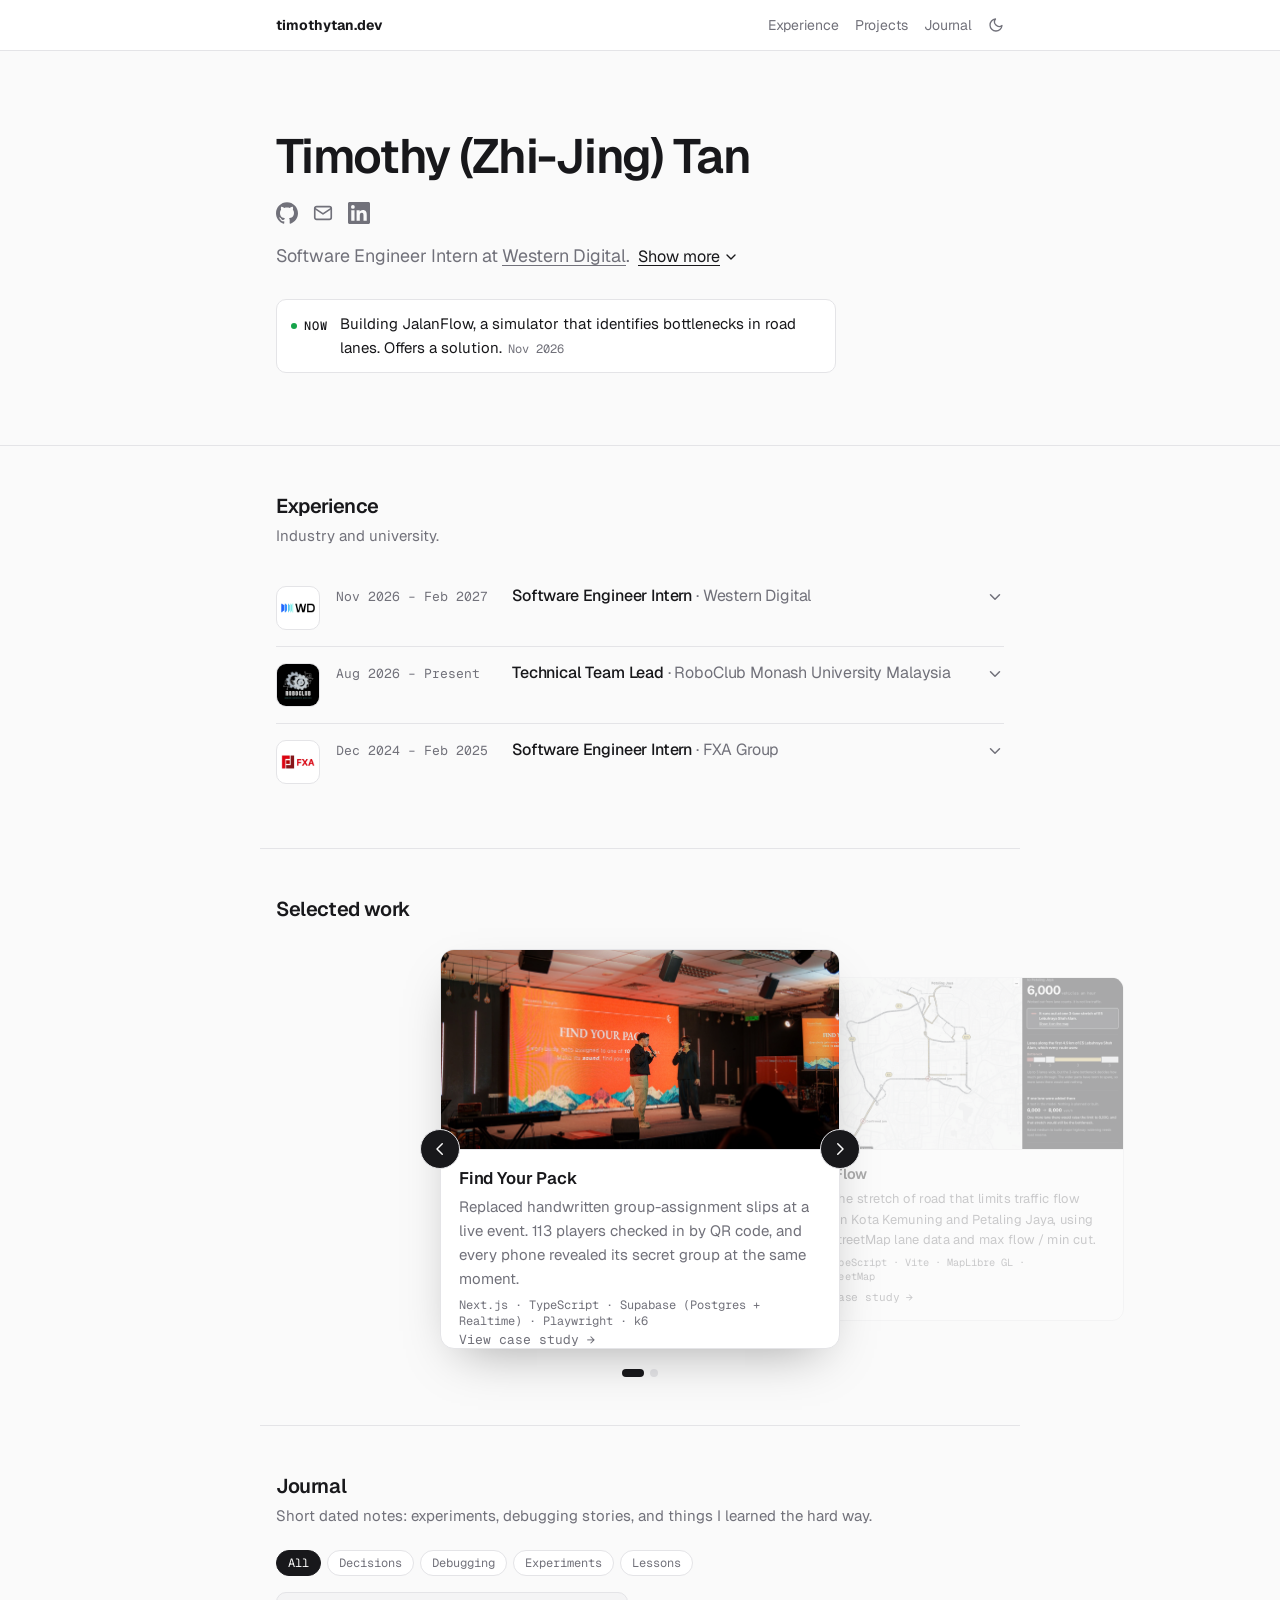
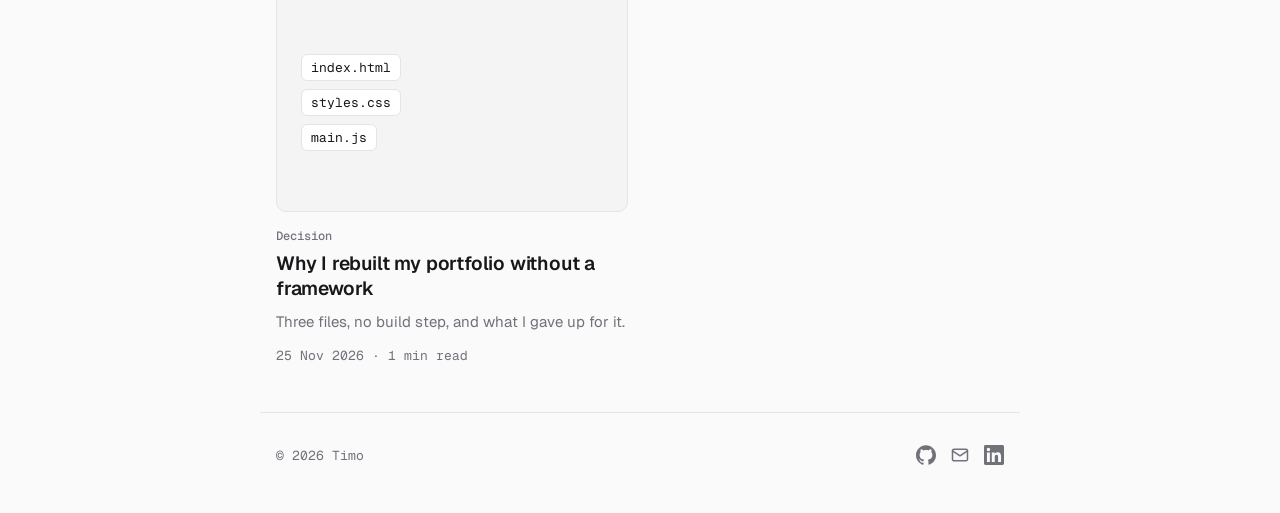
==== commit f7f33e0c: "Turn journal list into blog cards with cover, category, preview, date and read time Co-Authored-By: " ====
--- a/index.html
+++ b/index.html
@@ -156,7 +156,13 @@
     <button id="f-lesson" data-k="lesson" aria-pressed="false">Lessons</button>
   </div>
   <ul class="log" id="log">
-    <li data-k="decision" id="no-framework"><time>2026-11-25</time><div><span class="kind">Decision</span><a href="#no-framework">Why I rebuilt my portfolio without a framework</a><p>Three files, no build step, and what I gave up for it.</p>
+    <!-- Card: put a photo in .cover as <img src="..." alt=""> to replace the text cover. Read time is worked out from the entry's text. -->
+    <li data-k="decision" id="no-framework">
+      <div class="cover" aria-hidden="true"><code>index.html</code><code>styles.css</code><code>main.js</code></div>
+      <span class="kind">Decision</span>
+      <a href="#no-framework">Why I rebuilt my portfolio without a framework</a>
+      <p class="one">Three files, no build step, and what I gave up for it.</p>
+      <p class="meta"><time datetime="2026-11-25">25 Nov 2026</time> · <span class="read"></span></p>
       <template class="detail">
         <p>This site is three files: <code>index.html</code>, <code>styles.css</code> and <code>main.js</code>. There is no framework, no bundler and no <code>node_modules</code> folder. To run it, you open the HTML file.</p>
         <h4>Why</h4>
@@ -178,7 +184,7 @@
         <h4>Would I do it again?</h4>
         <p>For a site this size, yes. Deploying is a <code>git push</code>, and nothing can go out of date. If the journal grows past a handful of entries, the hand-written HTML will be the first thing to go, probably for a small script that turns Markdown files into pages.</p>
       </template>
-    </div></li>
+    </li>
   </ul>
   <!-- <p class="more">All entries →</p> -->
 </div></section>
--- a/styles.css
+++ b/styles.css
@@ -722,51 +722,80 @@
   color: var(--bg);
   border-color: var(--fg);
 }
+/* Journal cards: cover, category, title, preview, date · read time — each on its own line */
 .log {
   list-style: none;
   margin: 0;
-  padding: 0 20px;
+  padding: 0;
+  display: grid;
+  grid-template-columns: repeat(auto-fill, minmax(260px, 1fr));
+  gap: 36px 24px;
+}
+.log li {
+  display: flex;
+  flex-direction: column;
+  min-width: 0;
+}
+.log li[hidden] {
+  display: none;
+}
+.log .cover {
+  aspect-ratio: 16 / 10;
   border: 1px solid var(--line);
   border-radius: var(--radius);
+  background: var(--soft);
+  overflow: hidden;
+  margin-bottom: 16px;
+  display: flex;
+  flex-direction: column;
+  align-items: flex-start;
+  justify-content: center;
+  gap: 8px;
+  padding: 0 24px;
+}
+.log .cover code {
+  font: 13px var(--mono);
   background: var(--surface);
-}
-.log li {
-  display: grid;
-  grid-template-columns: 96px 1fr;
-  gap: 16px;
-  padding: 16px 0;
-  border-bottom: 1px solid var(--line);
-}
-.log li:last-child {
-  border-bottom: 0;
-}
-.log li > * {
-  min-width: 0;
-}
-.log time {
+  border: 1px solid var(--line);
+  border-radius: 6px;
+  padding: 4px 9px;
+}
+.log .cover:has(img) {
+  padding: 0;
+}
+.log .cover img {
+  width: 100%;
+  height: 100%;
+  object-fit: cover;
+  display: block;
+  transition: transform 0.3s ease;
+}
+.log li:hover .cover img {
+  transform: scale(1.03);
+}
+.log .kind {
+  font: 500 12px var(--mono);
+  color: var(--muted);
+  margin-bottom: 8px;
+}
+.log a {
+  font-size: 1.2rem;
+  font-weight: 600;
+  letter-spacing: -0.01em;
+  line-height: 1.3;
+  text-decoration: none;
+}
+.log .one {
+  margin: 8px 0 0;
+  color: var(--muted);
+  font-size: 15px;
+  line-height: 1.55;
+}
+.log .meta {
+  margin: 14px 0 0;
   font: 13px var(--mono);
   color: var(--muted);
   font-variant-numeric: tabular-nums;
-  padding-top: 2px;
-}
-.log .kind {
-  font: 500 11px var(--mono);
-  text-transform: uppercase;
-  letter-spacing: 0.08em;
-  color: var(--muted);
-  margin-right: 8px;
-}
-.log a {
-  font-weight: 500;
-  text-decoration: none;
-}
-.log a:hover {
-  text-decoration: underline;
-}
-.log p {
-  margin: 3px 0 0;
-  color: var(--muted);
-  font-size: 15px;
 }
 .log li:has(template.detail) {
   cursor: pointer;
@@ -985,7 +1014,6 @@
   .hero .wrap {
     padding-block: 56px 48px;
   }
-  .log li,
   .xp > li {
     grid-template-columns: 1fr;
     gap: 4px;
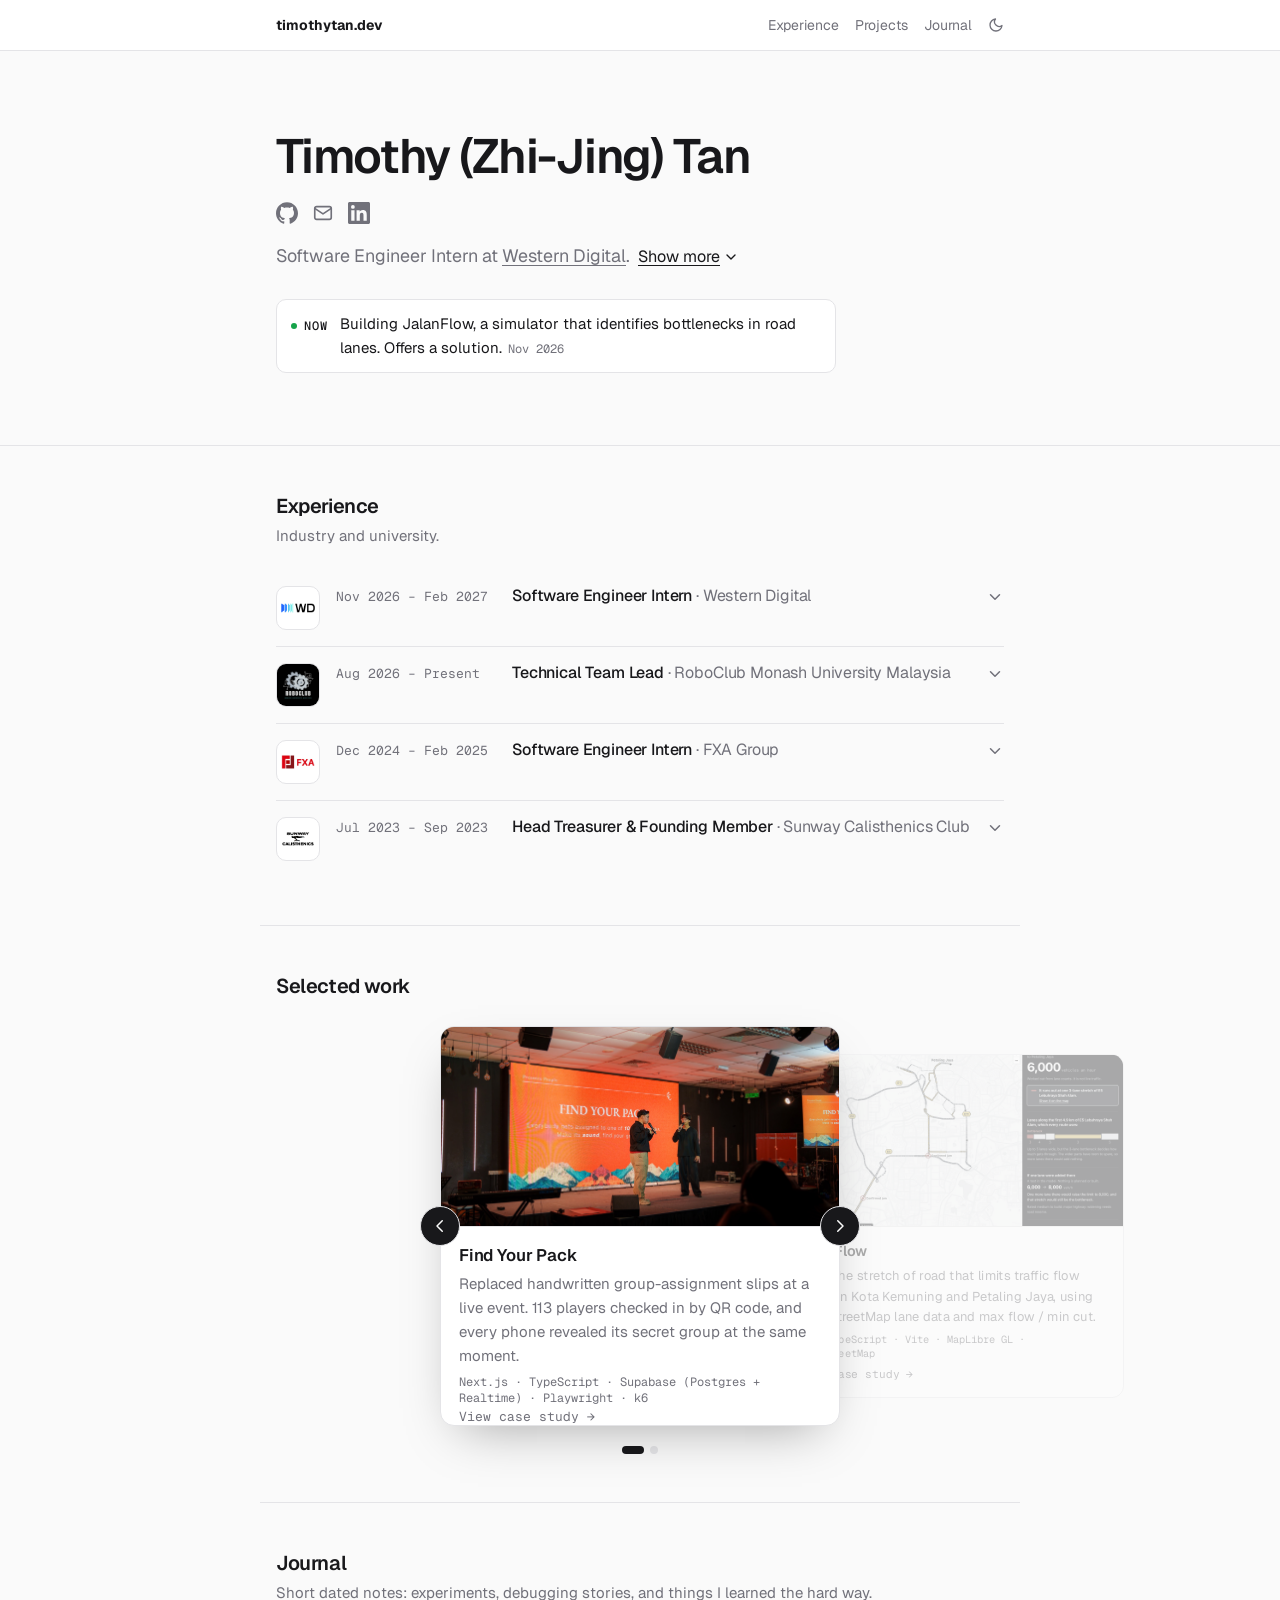
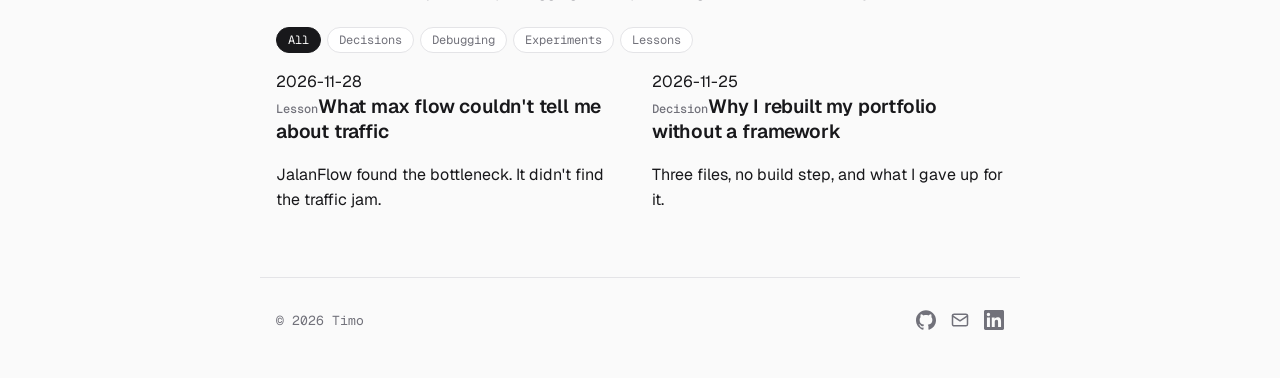
==== commit 7215f4f7: "Add max flow journal entry" ====
--- a/index.html
+++ b/index.html
@@ -77,6 +77,17 @@
         <li>Led a team of 3 people to complete the project within <strong>10 weeks</strong>, three weeks before the deadline.</li>
       </ul>
       <p class="tech">Angular · JavaScript · HTML · CSS · REST APIs · MySQL · Highcharts</p>
+    </div></div></div></li>
+    <li><div class="logo-box"><img src="logos/sunway-calisthenics.png" alt="Sunway Calisthenics Club logo"></div><div class="when">Jul 2023 – Sep 2023</div><div><h3><button class="xp-toggle" type="button" aria-expanded="false"><span>Head Treasurer &amp; Founding Member <span class="org">· Sunway Calisthenics Club</span></span><svg viewBox="0 0 24 24" aria-hidden="true"><path d="M6 9l6 6 6-6"/></svg></button></h3><div class="xp-detail"><div>
+      <p class="where">Subang Jaya, Malaysia</p>
+      <ul>
+        <li>Co-founded the club from scratch; helped scale membership to <strong>156 members within 3 months</strong> of launching.</li>
+        <li>Collaborated with <a href="https://www.tiktok.com/@ginlimfitness" target="_blank" rel="noopener">@ginlimfitness</a> on promotion: <strong>3.01M social media views</strong> and <strong>237 new <a href="https://www.instagram.com/sclc_sunway/" target="_blank" rel="noopener">Instagram</a> followers in 2 weeks</strong>.</li>
+      </ul>
+      <div class="xp-videos">
+        <figure class="clip"><video src="images/sunway-calisthenics/video-1.mp4" poster="images/sunway-calisthenics/video-1.jpg" muted loop playsinline preload="none" aria-label="Preview of the first TikTok video with @ginlimfitness"></video><a href="https://www.tiktok.com/@ginlimfitness/video/7389568156366425345" target="_blank" rel="noopener">Watch on TikTok ↗</a></figure>
+        <figure class="clip"><video src="images/sunway-calisthenics/video-2.mp4" poster="images/sunway-calisthenics/video-2.jpg" muted loop playsinline preload="none" aria-label="Preview of the second TikTok video with @ginlimfitness"></video><a href="https://www.tiktok.com/@ginlimfitness/video/7376155515740523783" target="_blank" rel="noopener">Watch on TikTok ↗</a></figure>
+      </div>
     </div></div></div></li>
   </ul>
 </div></section>
@@ -156,13 +167,22 @@
     <button id="f-lesson" data-k="lesson" aria-pressed="false">Lessons</button>
   </div>
   <ul class="log" id="log">
-    <!-- Card: put a photo in .cover as <img src="..." alt=""> to replace the text cover. Read time is worked out from the entry's text. -->
-    <li data-k="decision" id="no-framework">
-      <div class="cover" aria-hidden="true"><code>index.html</code><code>styles.css</code><code>main.js</code></div>
-      <span class="kind">Decision</span>
-      <a href="#no-framework">Why I rebuilt my portfolio without a framework</a>
-      <p class="one">Three files, no build step, and what I gave up for it.</p>
-      <p class="meta"><time datetime="2026-11-25">25 Nov 2026</time> · <span class="read"></span></p>
+    <li data-k="lesson" id="max-flow-traffic"><time>2026-11-28</time><div><span class="kind">Lesson</span><a href="#max-flow-traffic">What max flow couldn't tell me about traffic</a><p>JalanFlow found the bottleneck. It didn't find the traffic jam.</p>
+      <template class="detail">
+        <p>I built JalanFlow to find where traffic gets stuck between Kota Kemuning and Petaling Jaya. The idea was neat: treat the highways as a graph, give each road a capacity based on its lane count, and run max flow / min cut. The min cut is the bottleneck, the stretch every route has to squeeze through.</p>
+        <p>The algorithm worked. It just answered a different question from the one I was asking.</p>
+        <h4>Traffic doesn't flow like water</h4>
+        <p>Max flow tells you how much a network <em>could</em> carry if every road were filled perfectly. Real traffic isn't poured in evenly. People choose their own routes, and most of them choose the same ones.</p>
+        <p>So a narrow road isn't automatically a jam. If few people use it, two lanes are plenty. And the widest highway can be the one that clogs every evening, because it is the one everybody takes.</p>
+        <p>The min cut finds where capacity is lowest. A jam happens where demand is higher than capacity. Those are not the same place unless you know the demand, and lane counts from OpenStreetMap don't tell you that.</p>
+        <h4>What the result actually is</h4>
+        <p>What JalanFlow gives me is a hypothesis: if this corridor were pushed to its limit, this stretch would give out first. The real test is to put it next to real traffic data and see whether the jams are where the model says they should be.</p>
+        <h4>What I took from it</h4>
+        <p>An algorithm fitting a problem is not the same as solving it. The road network really is a graph, and max flow really does run on it. But the model left out the variable that matters most, which is where people actually want to go.</p>
+        <p>I now ask a different first question. Not "which algorithm fits this?" but "what does this model leave out, and how would I check its answer against the real thing?"</p>
+      </template>
+    </div></li>
+    <li data-k="decision" id="no-framework"><time>2026-11-25</time><div><span class="kind">Decision</span><a href="#no-framework">Why I rebuilt my portfolio without a framework</a><p>Three files, no build step, and what I gave up for it.</p>
       <template class="detail">
         <p>This site is three files: <code>index.html</code>, <code>styles.css</code> and <code>main.js</code>. There is no framework, no bundler and no <code>node_modules</code> folder. To run it, you open the HTML file.</p>
         <h4>Why</h4>
--- a/styles.css
+++ b/styles.css
@@ -983,6 +983,40 @@
   color: var(--fg);
   font-weight: 500;
 }
+.xp-videos {
+  display: grid;
+  grid-template-columns: repeat(2, minmax(0, 1fr));
+  gap: 12px;
+  max-width: 520px;
+  margin-top: 14px;
+}
+.clip {
+  position: relative;
+  margin: 0;
+  aspect-ratio: 9 / 16;
+  border-radius: var(--radius);
+  overflow: hidden;
+  background: #111;
+  cursor: pointer;
+}
+.clip video {
+  display: block;
+  width: 100%;
+  height: 100%;
+  object-fit: cover;
+}
+.clip a {
+  position: absolute;
+  inset: auto 0 0 0;
+  padding: 28px 12px 10px;
+  background: linear-gradient(transparent, rgba(0, 0, 0, 0.7));
+  color: #fff;
+  font: 500 13px var(--body);
+  text-decoration: none;
+}
+.clip a:hover {
+  text-decoration: underline;
+}
 .xp p.role {
   margin-top: 12px;
 }
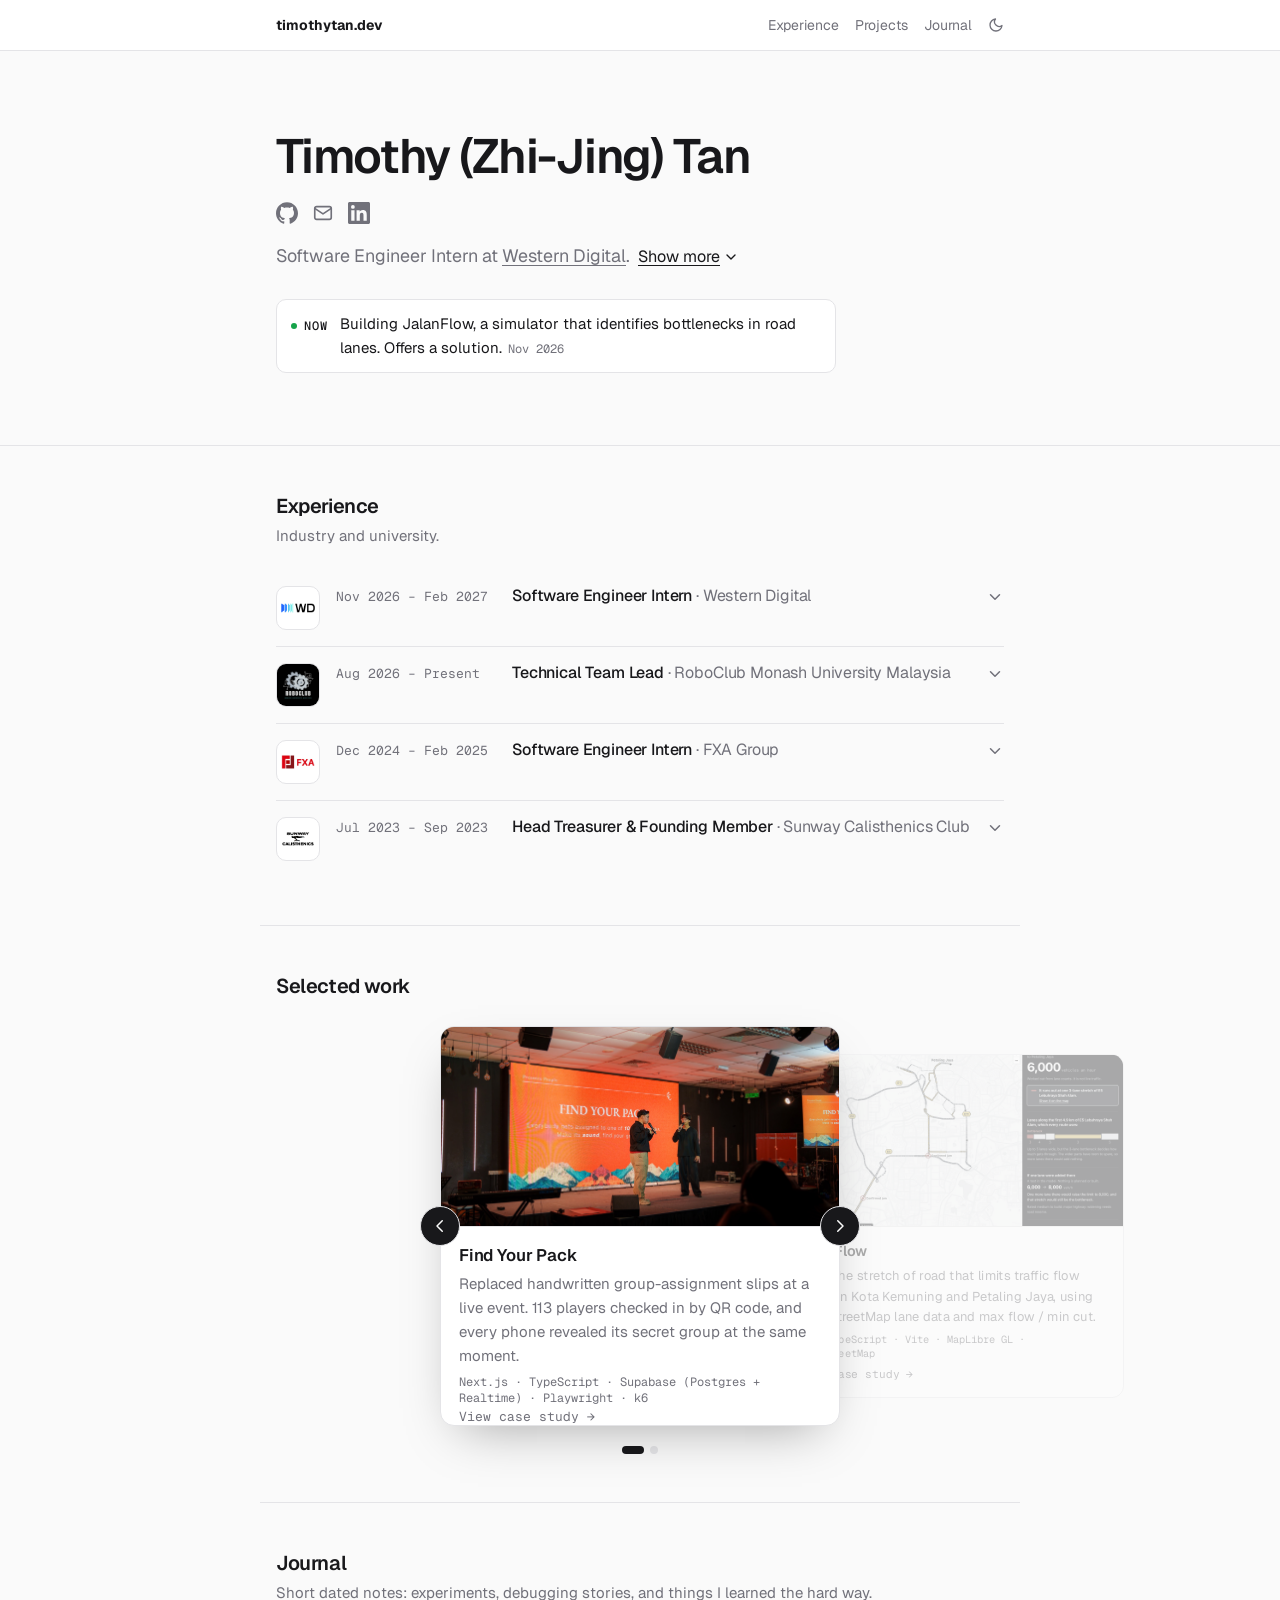
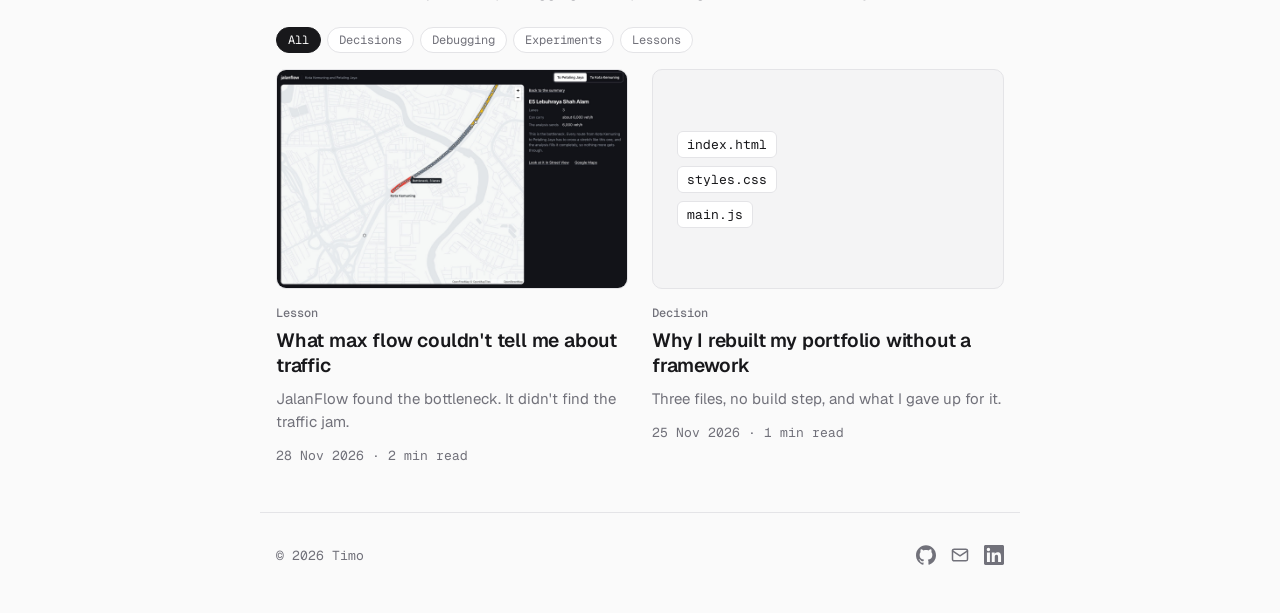
==== commit 3e5d3fd0: "Show both journal entries as cards Co-Authored-By: Claude Fable 5.2 <noreply@anthropic.com> Claude-S" ====
--- a/index.html
+++ b/index.html
@@ -167,7 +167,13 @@
     <button id="f-lesson" data-k="lesson" aria-pressed="false">Lessons</button>
   </div>
   <ul class="log" id="log">
-    <li data-k="lesson" id="max-flow-traffic"><time>2026-11-28</time><div><span class="kind">Lesson</span><a href="#max-flow-traffic">What max flow couldn't tell me about traffic</a><p>JalanFlow found the bottleneck. It didn't find the traffic jam.</p>
+    <!-- Card: put a photo in .cover as <img src="..." alt="">, or <code> labels for a text cover. Read time is worked out from the entry's text. -->
+    <li data-k="lesson" id="max-flow-traffic">
+      <div class="cover"><img src="images/jalanflow/bottleneck.jpg" alt="" loading="lazy"></div>
+      <span class="kind">Lesson</span>
+      <a href="#max-flow-traffic">What max flow couldn't tell me about traffic</a>
+      <p class="one">JalanFlow found the bottleneck. It didn't find the traffic jam.</p>
+      <p class="meta"><time datetime="2026-11-28">28 Nov 2026</time> · <span class="read"></span></p>
       <template class="detail">
         <p>I built JalanFlow to find where traffic gets stuck between Kota Kemuning and Petaling Jaya. The idea was neat: treat the highways as a graph, give each road a capacity based on its lane count, and run max flow / min cut. The min cut is the bottleneck, the stretch every route has to squeeze through.</p>
         <p>The algorithm worked. It just answered a different question from the one I was asking.</p>
@@ -181,8 +187,13 @@
         <p>An algorithm fitting a problem is not the same as solving it. The road network really is a graph, and max flow really does run on it. But the model left out the variable that matters most, which is where people actually want to go.</p>
         <p>I now ask a different first question. Not "which algorithm fits this?" but "what does this model leave out, and how would I check its answer against the real thing?"</p>
       </template>
-    </div></li>
-    <li data-k="decision" id="no-framework"><time>2026-11-25</time><div><span class="kind">Decision</span><a href="#no-framework">Why I rebuilt my portfolio without a framework</a><p>Three files, no build step, and what I gave up for it.</p>
+    </li>
+    <li data-k="decision" id="no-framework">
+      <div class="cover" aria-hidden="true"><code>index.html</code><code>styles.css</code><code>main.js</code></div>
+      <span class="kind">Decision</span>
+      <a href="#no-framework">Why I rebuilt my portfolio without a framework</a>
+      <p class="one">Three files, no build step, and what I gave up for it.</p>
+      <p class="meta"><time datetime="2026-11-25">25 Nov 2026</time> · <span class="read"></span></p>
       <template class="detail">
         <p>This site is three files: <code>index.html</code>, <code>styles.css</code> and <code>main.js</code>. There is no framework, no bundler and no <code>node_modules</code> folder. To run it, you open the HTML file.</p>
         <h4>Why</h4>
